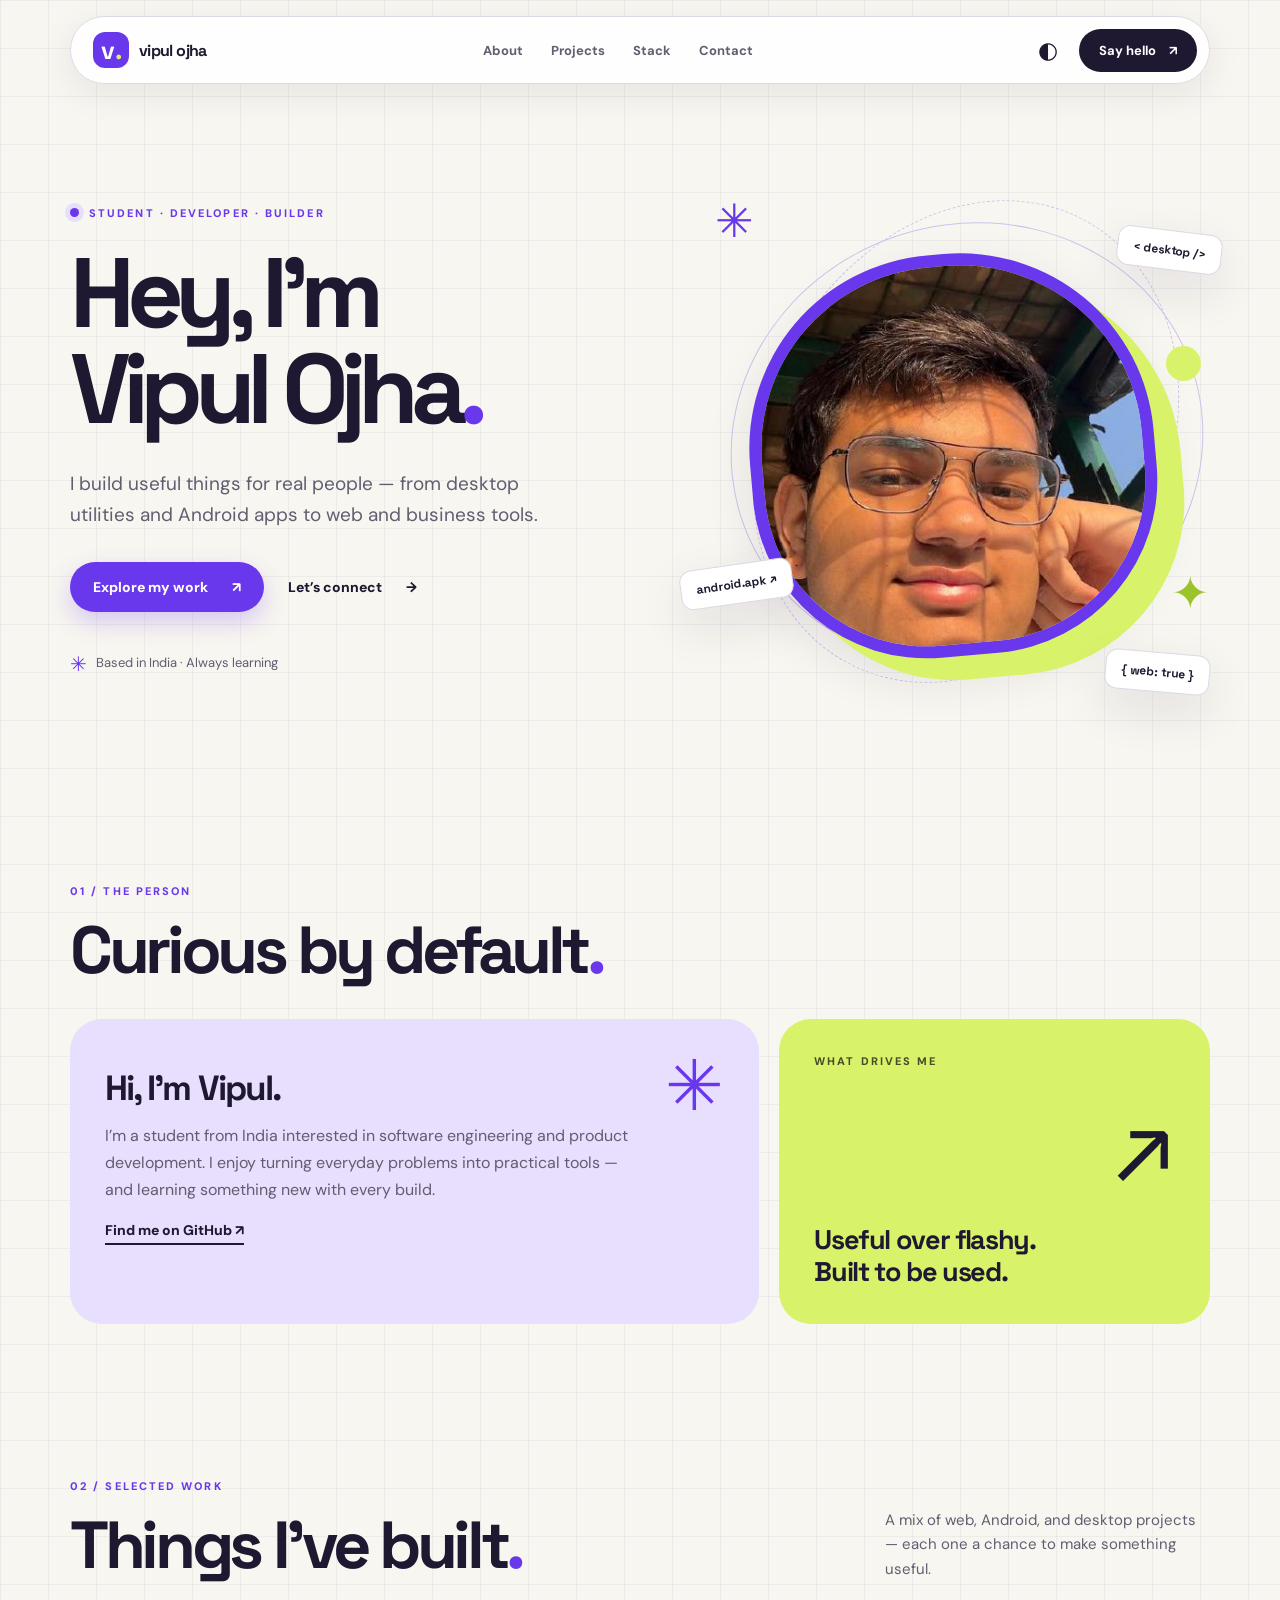
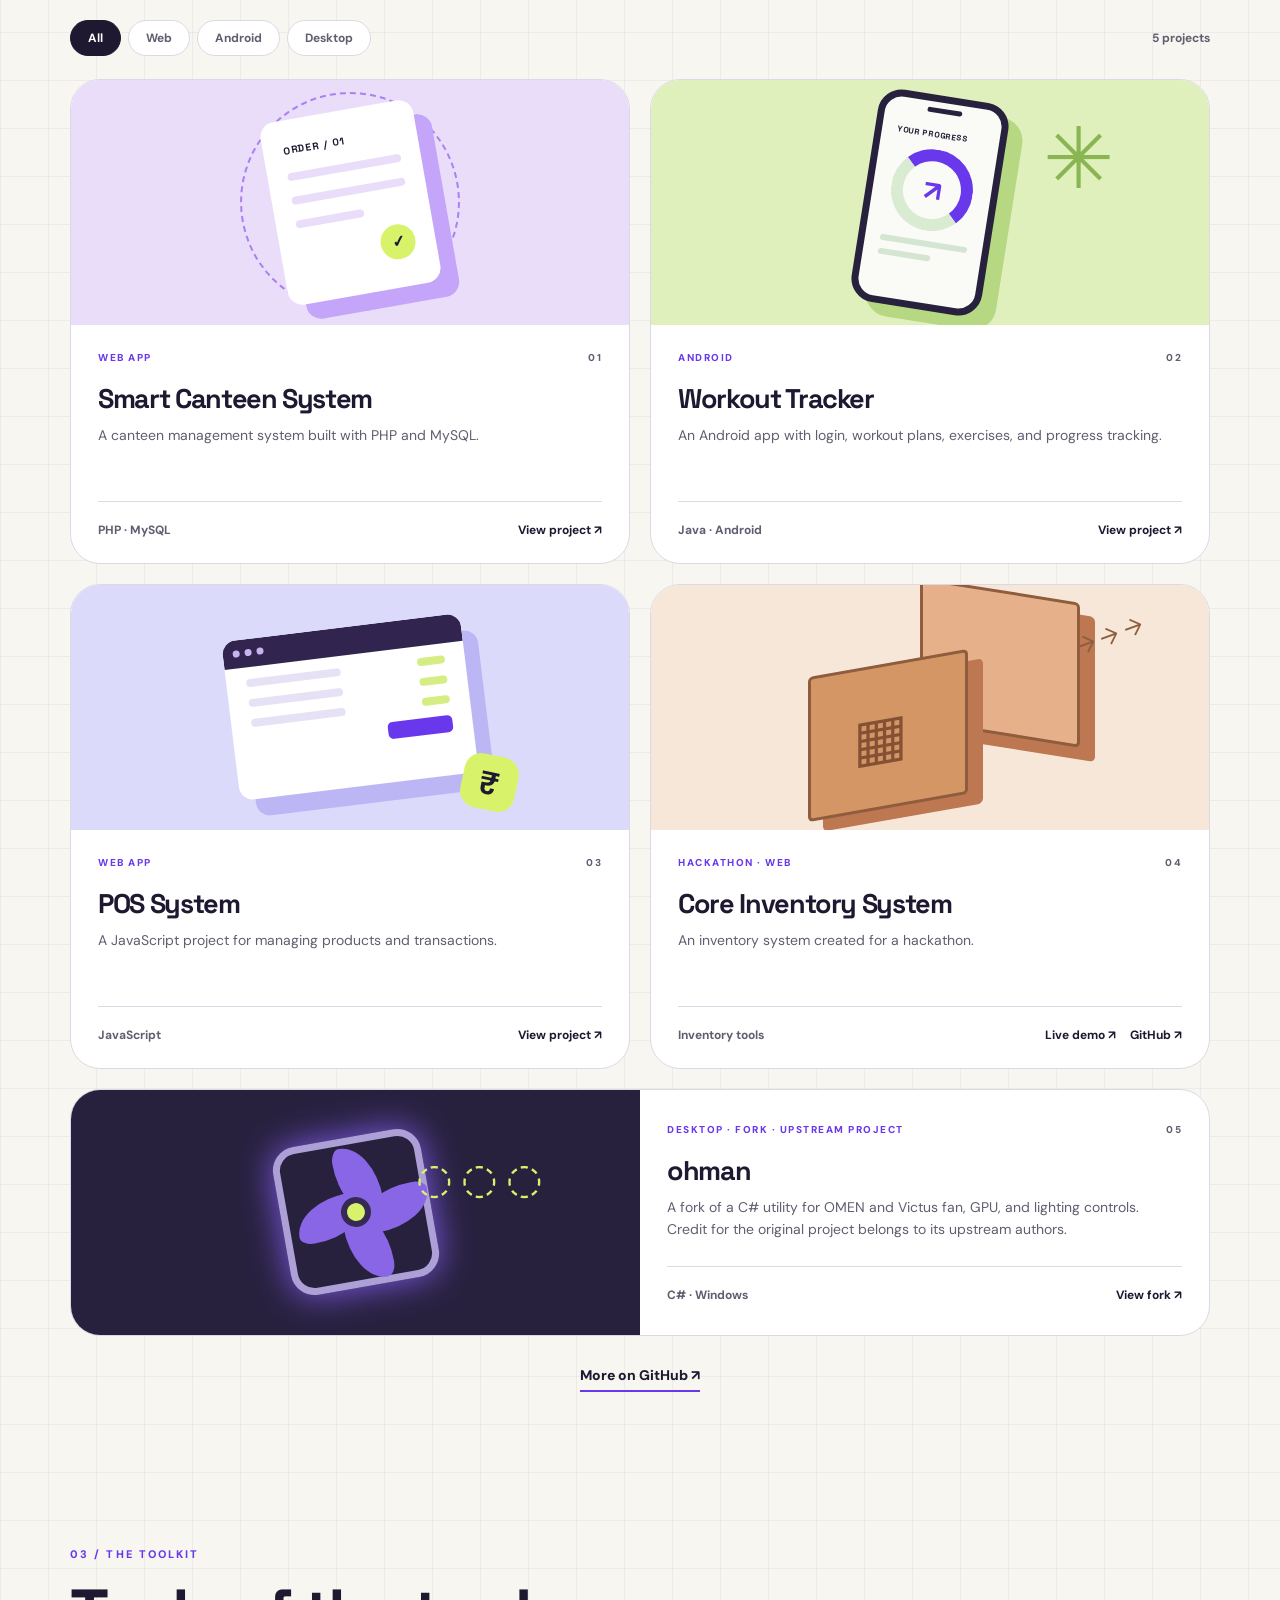
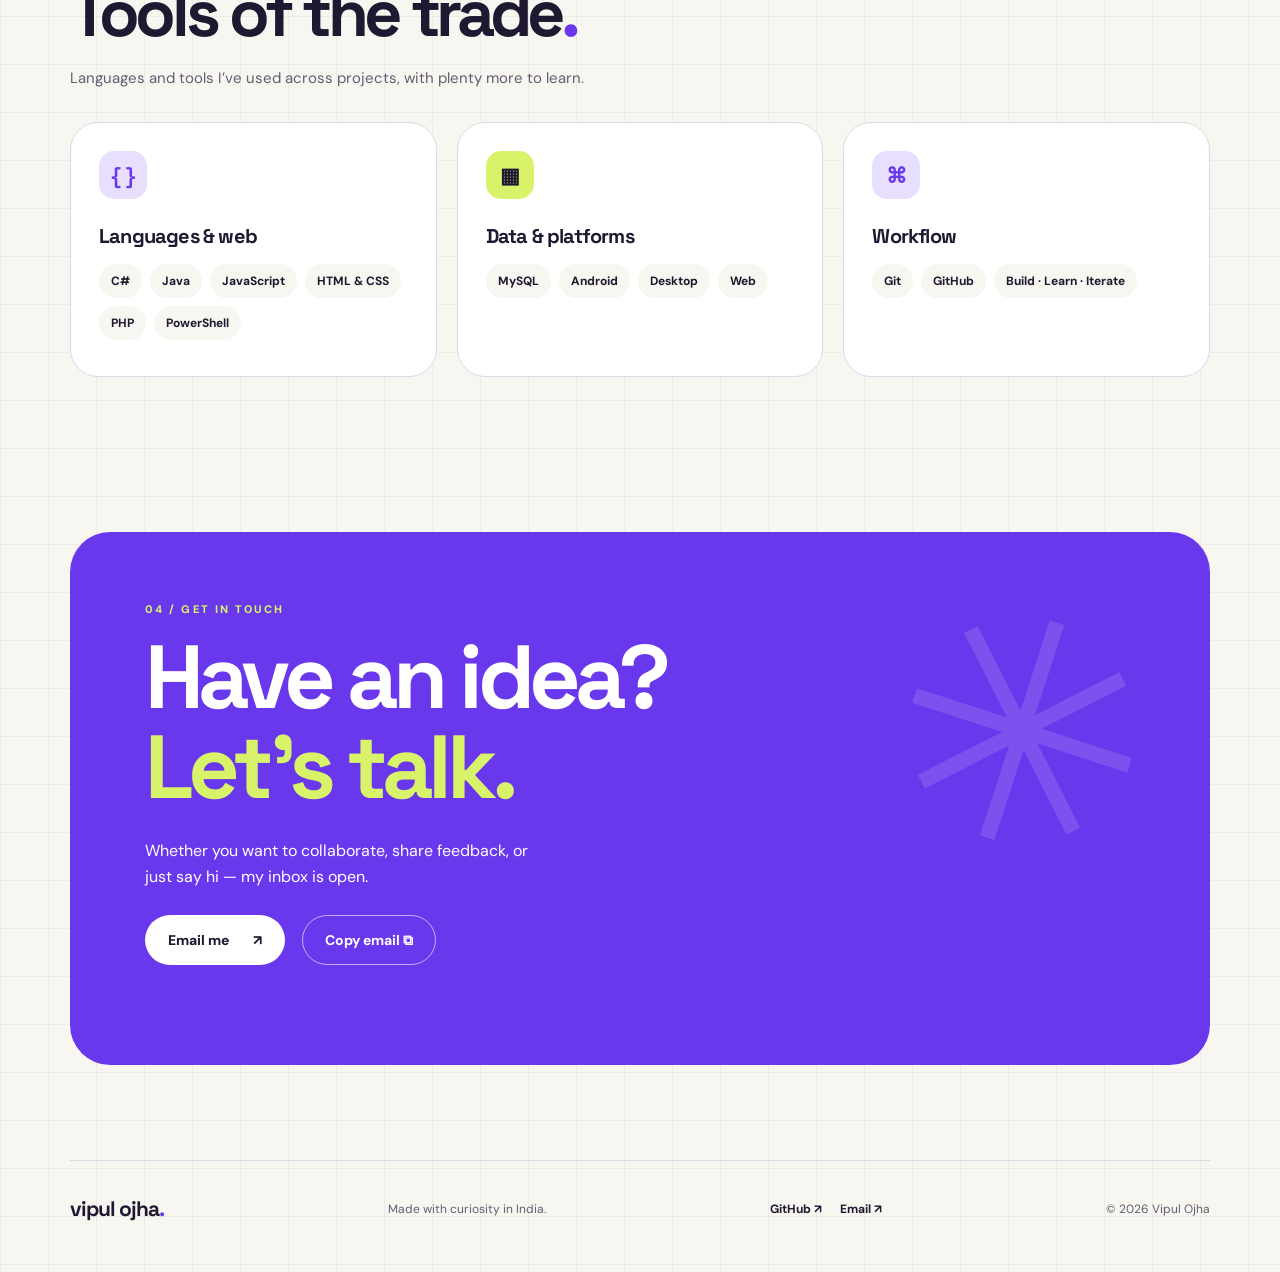
==== index.html @ c740757d "feat: add personalized portfolio and GitHub Pages deployment" ====
<!doctype html>
<html lang="en">
<head>
  <meta charset="utf-8">
  <meta name="viewport" content="width=device-width, initial-scale=1">
  <meta name="theme-color" content="#f8f6f0">
  <meta name="description" content="Vipul Ojha is a student and developer from India building practical desktop, Android, and web tools. Explore projects and get in touch.">
  <link rel="canonical" href="https://vipulojha.github.io/">
  <link rel="icon" type="image/svg+xml" href="favicon.svg">
  <meta property="og:type" content="website">
  <meta property="og:title" content="Vipul Ojha — Student, Developer, Builder">
  <meta property="og:description" content="Practical software for the web, Android, and desktop. Projects, skills, and ways to connect.">
  <meta property="og:url" content="https://vipulojha.github.io/">
  <meta property="og:image" content="https://vipulojha.github.io/assets/social-card.png">
  <meta name="twitter:card" content="summary_large_image">
  <link rel="preconnect" href="https://fonts.googleapis.com">
  <link rel="preconnect" href="https://fonts.gstatic.com" crossorigin>
  <link href="https://fonts.googleapis.com/css2?family=DM+Sans:wght@400;500;600;700;800&family=Space+Grotesk:wght@400;500;600;700&display=swap" rel="stylesheet">
  <link rel="stylesheet" href="styles.css">
  <script defer src="app.js"></script>
  <title>Vipul Ojha — Student, Developer, Builder</title>
</head>
<body>
  <a class="skip-link" href="#main">Skip to content</a>
  <header class="site-header">
    <nav class="nav-shell" aria-label="Main navigation">
      <a class="brand" href="#home" aria-label="Vipul Ojha, back to home"><span class="brand-mark">v<span>.</span></span><span>vipul ojha</span></a>
      <div class="nav-links" id="navigation-links">
        <a href="#about">About</a><a href="#projects">Projects</a><a href="#tech-stack">Stack</a><a href="#contact">Contact</a>
      </div>
      <div class="nav-actions">
        <button class="theme-toggle" id="theme-toggle" type="button" aria-label="Switch to dark theme" aria-pressed="false" title="Switch to dark theme">◐</button>
        <a class="nav-hello" href="mailto:vipul.ojha.dev@gmail.com">Say hello <span aria-hidden="true">↗</span></a>
        <button class="menu-toggle" id="menu-toggle" type="button" aria-controls="navigation-links" aria-expanded="false" aria-label="Toggle navigation"><span></span><span></span></button>
      </div>
    </nav>
  </header>

  <main id="main">
    <section class="hero section-wrap" id="home" aria-labelledby="hero-title">
      <div class="hero-copy">
        <p class="eyebrow"><span class="eyebrow-dot"></span> STUDENT · DEVELOPER · BUILDER</p>
        <h1 id="hero-title">Hey, I’m<br><span>Vipul Ojha<span class="period">.</span></span></h1>
        <p class="hero-lede">I build useful things for real people — from desktop utilities and Android apps to web and business tools.</p>
        <div class="hero-cta"><a class="button button-primary" href="#projects">Explore my work <span aria-hidden="true">↗</span></a><a class="button button-text" href="#contact">Let’s connect <span aria-hidden="true">→</span></a></div>
        <p class="hero-location"><span aria-hidden="true">✳</span> Based in India · Always learning</p>
      </div>
      <div class="hero-art" aria-label="Portrait of Vipul Ojha surrounded by colorful geometric shapes and software labels">
        <div class="hero-orbit orbit-one"></div><div class="hero-orbit orbit-two"></div>
        <span class="hero-spark spark-one" aria-hidden="true">✳</span><span class="hero-spark spark-two" aria-hidden="true">✦</span>
        <div class="avatar-frame"><img src="assets/avatar.png" alt="Vipul Ojha" width="380" height="380"></div>
        <span class="art-chip chip-desktop">&lt; desktop /&gt;</span><span class="art-chip chip-android">android.apk ↗</span><span class="art-chip chip-web">{ web: true }</span>
        <div class="art-disc" aria-hidden="true"></div>
      </div>
    </section>

    <section class="about-section section-wrap" id="about" aria-labelledby="about-title">
      <div class="section-heading"><p class="section-kicker">01 / THE PERSON</p><h2 id="about-title">Curious by default<span class="period">.</span></h2></div>
      <div class="about-grid">
        <div class="about-card about-main"><span class="card-symbol" aria-hidden="true">✳</span><h3>Hi, I’m Vipul.</h3><p>I’m a student from India interested in software engineering and product development. I enjoy turning everyday problems into practical tools — and learning something new with every build.</p><a class="inline-link" href="https://github.com/vipulojha" target="_blank" rel="noopener noreferrer">Find me on GitHub <span aria-hidden="true">↗</span></a></div>
        <div class="about-card about-side"><span class="mini-label">WHAT DRIVES ME</span><div class="about-big-icon" aria-hidden="true">↗</div><p>Useful over flashy.<br>Built to be used.</p></div>
      </div>
    </section>

    <section class="projects-section section-wrap" id="projects" aria-labelledby="projects-title">
      <div class="section-heading projects-heading"><div><p class="section-kicker">02 / SELECTED WORK</p><h2 id="projects-title">Things I’ve built<span class="period">.</span></h2></div><p class="section-intro">A mix of web, Android, and desktop projects — each one a chance to make something useful.</p></div>
      <div class="project-toolbar"><div id="project-filters" class="project-filters" role="group" aria-label="Filter projects"><button type="button" data-filter="all" aria-pressed="true">All</button><button type="button" data-filter="web" aria-pressed="false">Web</button><button type="button" data-filter="android" aria-pressed="false">Android</button><button type="button" data-filter="desktop" aria-pressed="false">Desktop</button></div><span class="project-count" id="project-count">5 projects</span></div>
      <div class="project-grid">
        <article class="project-card" data-category="web"><div class="project-visual visual-canteen" aria-hidden="true"><div class="canteen-ticket"><span>ORDER / 01</span><i></i><i></i><i class="short"></i><b>✓</b></div><span class="visual-shape canteen-circle"></span></div><div class="project-info"><div class="project-meta"><span>WEB APP</span><span>01</span></div><h3>Smart Canteen System</h3><p>A canteen management system built with PHP and MySQL.</p><div class="project-bottom"><span>PHP · MySQL</span><a href="https://github.com/vipulojha/smart-canteen-system" target="_blank" rel="noopener noreferrer" aria-label="View Smart Canteen System on GitHub">View project ↗</a></div></div></article>
        <article class="project-card" data-category="android"><div class="project-visual visual-workout" aria-hidden="true"><div class="phone"><div class="phone-speaker"></div><span>YOUR PROGRESS</span><div class="progress-ring"><b>↗</b></div><i></i><i class="short"></i></div><span class="visual-shape workout-spark">✳</span></div><div class="project-info"><div class="project-meta"><span>ANDROID</span><span>02</span></div><h3>Workout Tracker</h3><p>An Android app with login, workout plans, exercises, and progress tracking.</p><div class="project-bottom"><span>Java · Android</span><a href="https://github.com/vipulojha/workout_tracker" target="_blank" rel="noopener noreferrer" aria-label="View Workout Tracker on GitHub">View project ↗</a></div></div></article>
        <article class="project-card" data-category="web"><div class="project-visual visual-pos" aria-hidden="true"><div class="pos-window"><div class="pos-top"><span></span><span></span><span></span></div><div class="pos-row"><i></i><b></b></div><div class="pos-row"><i></i><b></b></div><div class="pos-row"><i></i><b></b></div><div class="pos-total"></div></div><span class="pos-badge">₹</span></div><div class="project-info"><div class="project-meta"><span>WEB APP</span><span>03</span></div><h3>POS System</h3><p>A JavaScript project for managing products and transactions.</p><div class="project-bottom"><span>JavaScript</span><a href="https://github.com/vipulojha/-POS-System" target="_blank" rel="noopener noreferrer" aria-label="View POS System on GitHub">View project ↗</a></div></div></article>
        <article class="project-card" data-category="web"><div class="project-visual visual-inventory" aria-hidden="true"><div class="inventory-box box-back"></div><div class="inventory-box box-front"><span>▦</span></div><span class="inventory-line">→ → →</span></div><div class="project-info"><div class="project-meta"><span>HACKATHON · WEB</span><span>04</span></div><h3>Core Inventory System</h3><p>An inventory system created for a hackathon.</p><div class="project-bottom"><span>Inventory tools</span><div class="project-links"><a href="https://coreinventorysystem-odoo.vercel.app" target="_blank" rel="noopener noreferrer" aria-label="Open Core Inventory System demo">Live demo ↗</a><a href="https://github.com/vipulojha/CoreInventorySystem-Odoo" target="_blank" rel="noopener noreferrer" aria-label="View Core Inventory System on GitHub">GitHub ↗</a></div></div></div></article>
        <article class="project-card project-wide" data-category="desktop"><div class="project-visual visual-ohman" aria-hidden="true"><div class="fan"><span></span><span></span><span></span><span></span><b></b></div><span class="ohman-signal">◌ ◌ ◌</span></div><div class="project-info"><div class="project-meta"><span>DESKTOP · FORK · UPSTREAM PROJECT</span><span>05</span></div><h3>ohman</h3><p>A fork of a C# utility for OMEN and Victus fan, GPU, and lighting controls. Credit for the original project belongs to its upstream authors.</p><div class="project-bottom"><span>C# · Windows</span><a href="https://github.com/vipulojha/ohman" target="_blank" rel="noopener noreferrer" aria-label="View the ohman fork on GitHub">View fork ↗</a></div></div></article>
      </div>
      <a class="all-projects" href="https://github.com/vipulojha?tab=repositories" target="_blank" rel="noopener noreferrer">More on GitHub <span aria-hidden="true">↗</span></a>
    </section>

    <section class="stack-section section-wrap" id="tech-stack" aria-labelledby="stack-title"><div class="section-heading"><p class="section-kicker">03 / THE TOOLKIT</p><h2 id="stack-title">Tools of the trade<span class="period">.</span></h2><p class="section-intro">Languages and tools I’ve used across projects, with plenty more to learn.</p></div><div class="stack-grid"><div class="stack-group"><span class="stack-icon" aria-hidden="true">{ }</span><h3>Languages &amp; web</h3><ul><li>C#</li><li>Java</li><li>JavaScript</li><li>HTML &amp; CSS</li><li>PHP</li><li>PowerShell</li></ul></div><div class="stack-group"><span class="stack-icon" aria-hidden="true">▦</span><h3>Data &amp; platforms</h3><ul><li>MySQL</li><li>Android</li><li>Desktop</li><li>Web</li></ul></div><div class="stack-group"><span class="stack-icon" aria-hidden="true">⌘</span><h3>Workflow</h3><ul><li>Git</li><li>GitHub</li><li>Build · Learn · Iterate</li></ul></div></div></section>

    <section class="contact-section section-wrap" id="contact" aria-labelledby="contact-title"><div class="contact-card"><span class="contact-shape" aria-hidden="true">✳</span><p class="section-kicker">04 / GET IN TOUCH</p><h2 id="contact-title">Have an idea?<br><em>Let’s talk.</em></h2><p>Whether you want to collaborate, share feedback, or just say hi — my inbox is open.</p><div class="contact-actions"><a class="button button-light" href="mailto:vipul.ojha.dev@gmail.com">Email me <span aria-hidden="true">↗</span></a><button id="copy-email" type="button" data-email="vipul.ojha.dev@gmail.com">Copy email <span aria-hidden="true">⧉</span></button></div><span id="copy-status" class="copy-status" role="status" aria-live="polite"></span></div></section>
  </main>
  <footer class="site-footer section-wrap"><a class="footer-brand" href="#home">vipul ojha<span class="period">.</span></a><p>Made with curiosity in India.</p><div><a href="https://github.com/vipulojha" target="_blank" rel="noopener noreferrer">GitHub ↗</a><a href="mailto:vipul.ojha.dev@gmail.com">Email ↗</a></div><small>© <span id="year">2026</span> Vipul Ojha</small></footer>
</body>
</html>
---- styles.css ----
:root{color-scheme:light;--paper:#f8f6f0;--ink:#1e1830;--muted:#625d70;--purple:#6938ed;--lavender:#e8defd;--line:#ddd8e5;--white:#fff;--lime:#d8f36a;--shadow:0 18px 48px rgba(40,24,77,.11)}
*{box-sizing:border-box}html{scroll-behavior:smooth;scroll-padding-top:110px}body{margin:0;color:var(--ink);font-family:'DM Sans',Arial,sans-serif;background-color:var(--paper);background-image:linear-gradient(to right,rgba(94,75,127,.065) 1px,transparent 1px),linear-gradient(to bottom,rgba(94,75,127,.065) 1px,transparent 1px);background-size:48px 48px}a{color:inherit;text-decoration:none}button{font:inherit;cursor:pointer}img{max-width:100%;display:block}::selection{background:var(--lime);color:#1e1830}:focus-visible{outline:3px solid var(--purple);outline-offset:4px}.skip-link{position:absolute;z-index:30;top:-100px;left:16px;background:var(--ink);color:var(--white);padding:12px 18px;border-radius:12px}.skip-link:focus{top:12px}.section-wrap{width:min(1140px,calc(100% - 48px));margin-inline:auto}.period{color:var(--purple)}.site-header{position:sticky;top:16px;z-index:20;width:min(1140px,calc(100% - 48px));margin:16px auto 0}.nav-shell{display:flex;align-items:center;justify-content:space-between;gap:22px;padding:10px 12px 10px 22px;min-height:68px;background:color-mix(in srgb,var(--white) 88%,transparent);border:1px solid var(--line);border-radius:999px;box-shadow:0 10px 35px rgba(39,28,58,.08);backdrop-filter:blur(18px)}.brand{display:inline-flex;align-items:center;gap:10px;font-family:'Space Grotesk',Arial,sans-serif;font-weight:700;white-space:nowrap;letter-spacing:-.04em}.brand-mark{display:grid;place-items:center;width:36px;height:36px;border-radius:12px;background:var(--purple);color:#fff;font-size:25px;line-height:1}.brand-mark span{color:var(--lime)}.nav-links,.nav-actions{display:flex;align-items:center;gap:28px}.nav-links a{font-size:13px;font-weight:700;color:var(--muted);transition:color .2s}.nav-links a:hover,.inline-link:hover,.project-bottom a:hover{color:var(--purple)}.nav-actions{gap:12px}.nav-hello{border-radius:999px;background:var(--ink);color:#fff;padding:13px 20px;font-size:13px;font-weight:700;white-space:nowrap}.nav-hello span{margin-left:10px}.theme-toggle,.menu-toggle{display:none;border:0;background:transparent;color:var(--ink)}html.js .theme-toggle{display:grid;place-items:center;width:38px;height:38px;border-radius:50%;font-size:23px}.theme-toggle:hover{background:var(--lavender)}
.hero{min-height:700px;display:grid;grid-template-columns:1.1fr .9fr;align-items:center;gap:18px;padding-block:100px 120px}.eyebrow,.section-kicker,.mini-label{font-size:11px;font-weight:800;letter-spacing:.19em}.eyebrow{display:flex;align-items:center;gap:10px;color:var(--purple)}.eyebrow-dot{width:9px;height:9px;background:var(--purple);border-radius:50%;box-shadow:0 0 0 5px var(--lavender)}h1,h2,h3,p{margin-top:0}h1,h2,h3{font-family:'Space Grotesk',Arial,sans-serif}h1{font-size:clamp(66px,7.7vw,112px);line-height:.98;letter-spacing:-.085em;margin:25px 0 30px;font-weight:700}h1>span{white-space:nowrap}.hero-lede{max-width:510px;color:var(--muted);font-size:19px;line-height:1.65}.hero-cta{display:flex;align-items:center;gap:24px;flex-wrap:wrap;margin-top:32px}.button{display:inline-flex;align-items:center;justify-content:center;gap:24px;padding:16px 23px;border-radius:999px;font-weight:800;font-size:14px;transition:transform .2s,box-shadow .2s}.button:hover,.nav-hello:hover{transform:translateY(-3px)}.button-primary{background:var(--purple);color:#fff;box-shadow:0 10px 24px rgba(105,56,237,.24)}.button-text{padding-inline:0}.hero-location{font-size:13px;color:var(--muted);margin:39px 0 0}.hero-location span{color:var(--purple);font-size:20px;vertical-align:middle;margin-right:6px}.hero-art{height:515px;position:relative;isolation:isolate}.hero-orbit{position:absolute;border:1px solid #cfc1ed;border-radius:50%;inset:40px 5px 35px 24px;transform:rotate(-18deg)}.orbit-two{inset:6px 43px 6px 60px;transform:rotate(28deg);border-style:dashed}.avatar-frame{position:absolute;inset:70px 55px 43px 45px;border-radius:48% 48% 43% 43%;overflow:hidden;background:var(--lavender);border:12px solid var(--purple);box-shadow:25px 24px 0 var(--lime),var(--shadow);transform:rotate(-5deg)}.avatar-frame img{width:100%;height:100%;object-fit:cover;transform:rotate(5deg) scale(1.12)}.art-chip{position:absolute;z-index:2;background:var(--white);border:1px solid var(--line);border-radius:12px;box-shadow:var(--shadow);padding:11px 15px;font:700 12px 'Space Grotesk',monospace;white-space:nowrap}.chip-desktop{top:46px;right:-12px;transform:rotate(7deg)}.chip-android{bottom:95px;left:-25px;transform:rotate(-8deg)}.chip-web{bottom:7px;right:0;transform:rotate(5deg)}.hero-spark{position:absolute;color:var(--purple);font-size:46px}.spark-one{top:7px;left:10px}.spark-two{right:0;bottom:76px;color:#9ac32c}.art-disc{position:absolute;right:9px;top:162px;width:35px;height:35px;background:var(--lime);border-radius:50%}
.about-section,.projects-section,.stack-section{padding-block:65px 90px}.section-kicker{color:var(--purple);margin-bottom:17px}.section-heading{margin-bottom:32px}h2{font-size:clamp(40px,5.2vw,68px);line-height:1.08;letter-spacing:-.065em;margin-bottom:0}.about-grid{display:grid;grid-template-columns:1.6fr 1fr;gap:20px}.about-card{min-height:305px;padding:35px;border-radius:32px;position:relative;overflow:hidden}.about-main{background:var(--lavender);padding-right:100px}.card-symbol{position:absolute;right:35px;top:22px;font-size:70px;color:var(--purple)}.about-main h3{font-size:35px;letter-spacing:-.055em;margin:12px 0}.about-main p{max-width:530px;color:var(--muted);font-size:16px;line-height:1.7}.inline-link{font-size:14px;font-weight:800;border-bottom:2px solid currentColor;padding-bottom:4px}.about-side{background:var(--lime);display:flex;flex-direction:column;justify-content:space-between}.mini-label{color:#494c29}.about-big-icon{font-size:100px;line-height:.7;font-family:'Space Grotesk',sans-serif;align-self:flex-end}.about-side p{font-family:'Space Grotesk',sans-serif;font-size:27px;line-height:1.2;font-weight:700;letter-spacing:-.05em;margin:0}
.projects-heading{display:flex;justify-content:space-between;align-items:end;gap:30px}.section-intro{max-width:325px;color:var(--muted);font-size:15px;line-height:1.65;margin:0}.project-toolbar{display:flex;justify-content:space-between;align-items:center;min-height:42px;margin:35px 0 20px}.project-filters{display:none;gap:7px;flex-wrap:wrap}html.js .project-filters{display:flex}.project-filters button{border:1px solid var(--line);border-radius:999px;background:var(--white);color:var(--muted);padding:9px 17px;font-weight:700;font-size:12px}.project-filters button[aria-pressed=true]{background:var(--ink);color:#fff;border-color:var(--ink)}.project-count{font-size:12px;color:var(--muted);font-weight:700}.project-grid{display:grid;grid-template-columns:repeat(2,minmax(0,1fr));gap:20px}.project-card{background:var(--white);border:1px solid var(--line);border-radius:30px;overflow:hidden;transition:transform .25s,box-shadow .25s}.project-card:hover{transform:translateY(-5px);box-shadow:var(--shadow)}.project-card[hidden]{display:none!important}.project-visual{height:245px;position:relative;overflow:hidden;display:grid;place-items:center}.visual-canteen{background:#e9ddfa}.canteen-ticket{width:155px;height:185px;background:#fff;border-radius:15px;padding:24px 20px;transform:rotate(-10deg);box-shadow:16px 17px 0 #c4a5fa;z-index:1}.canteen-ticket span,.phone>span{display:block;font:700 10px 'Space Grotesk',sans-serif;letter-spacing:.1em}.canteen-ticket i,.phone i{display:block;height:8px;background:#e9ddfa;border-radius:8px;margin-top:16px}.canteen-ticket i.short,.phone i.short{width:60%}.canteen-ticket b{display:grid;place-items:center;width:35px;height:35px;background:var(--lime);border-radius:50%;margin:13px 0 0 auto}.canteen-circle{position:absolute;width:220px;height:220px;border:2px dashed #ad80ef;border-radius:50%}.visual-workout{background:#dff0bd}.phone{width:132px;height:215px;border:7px solid #27213e;border-radius:24px;background:#fafbf6;padding:15px;transform:rotate(9deg);box-shadow:16px 12px 0 #b6d882}.phone-speaker{height:5px;width:35px;border-radius:5px;background:#27213e;margin:-9px auto 16px}.phone>span{font-size:8px}.progress-ring{width:82px;height:82px;border-radius:50%;border:12px solid #d9ebd0;border-top-color:var(--purple);border-right-color:var(--purple);display:grid;place-items:center;margin:10px auto}.progress-ring b{font-size:28px;color:var(--purple)}.phone i{height:6px;background:#d4e6d1;margin-top:8px}.workout-spark{position:absolute;font-size:85px;color:#8ab553;right:17%;top:10%}.visual-pos{background:#dcdafb}.pos-window{width:240px;height:160px;border-radius:14px;background:#fff;transform:rotate(-7deg);box-shadow:15px 18px 0 #bdb6f5;overflow:hidden}.pos-top{height:28px;background:#312550;padding:10px;display:flex;gap:5px}.pos-top span{width:7px;height:7px;border-radius:50%;background:#c6b5ed}.pos-row{display:flex;justify-content:space-between;margin:12px 20px}.pos-row i{height:8px;width:95px;border-radius:6px;background:#e6e1f4}.pos-row b{height:8px;width:28px;border-radius:6px;background:#d5ed82}.pos-total{height:17px;width:65px;border-radius:5px;background:var(--purple);margin-left:auto;margin-right:20px}.pos-badge{position:absolute;right:20%;bottom:20px;background:var(--lime);width:55px;height:55px;border-radius:17px;display:grid;place-items:center;font-size:32px;font-weight:700;transform:rotate(12deg)}.visual-inventory{background:#f6e7d8}.inventory-box{position:absolute;width:160px;height:145px;background:#d59666;transform:skewY(-10deg);border:3px solid #8f5c3e;border-radius:5px;box-shadow:15px 12px 0 #bd7751}.box-back{transform:translate(70px,-45px) skewY(9deg);background:#e6b08b}.box-front{transform:translate(-42px,28px) skewY(-10deg)}.box-front span{position:absolute;top:32px;left:42px;font-size:58px;color:#845135}.inventory-line{position:absolute;right:65px;top:35px;font-size:24px;color:#8f5c3e;transform:rotate(-20deg)}.visual-ohman{background:#27213e}.fan{position:relative;width:150px;height:150px;border:7px solid #aca0d6;border-radius:24px;display:grid;place-items:center;transform:rotate(-10deg);box-shadow:0 0 35px #805bea}.fan span{position:absolute;width:70px;height:44px;background:#8966e5;border-radius:80% 20%;transform-origin:3px 22px;left:72px;top:48px}.fan span:nth-child(2){transform:rotate(90deg)}.fan span:nth-child(3){transform:rotate(180deg)}.fan span:nth-child(4){transform:rotate(270deg)}.fan b{width:30px;height:30px;background:var(--lime);border:6px solid #362956;border-radius:50%;z-index:1}.ohman-signal{position:absolute;color:var(--lime);font-size:42px;right:17%;top:25%}.project-info{padding:26px 27px 25px}.project-meta,.project-bottom{display:flex;justify-content:space-between;align-items:center;gap:10px}.project-meta{color:var(--purple);font-size:10px;font-weight:800;letter-spacing:.15em}.project-meta span:last-child{color:var(--muted)}.project-info h3{font-size:27px;letter-spacing:-.05em;margin:17px 0 8px}.project-info p{min-height:52px;color:var(--muted);line-height:1.6;font-size:14px;margin-bottom:25px}.project-bottom{border-top:1px solid var(--line);padding-top:20px;font-size:12px;font-weight:700}.project-bottom>span{color:var(--muted)}.project-links{display:flex;gap:14px}.project-wide{grid-column:1/-1;display:grid;grid-template-columns:1fr 1fr}.project-wide .project-visual{height:auto;min-height:245px}.project-wide .project-info{display:flex;flex-direction:column;justify-content:center}.project-wide .project-info p{min-height:0}.all-projects{display:table;margin:30px auto 0;font-size:14px;font-weight:800;border-bottom:2px solid var(--purple);padding-bottom:6px}
.stack-section .section-intro{margin-top:16px;max-width:520px}.stack-grid{display:grid;grid-template-columns:repeat(3,1fr);gap:20px}.stack-group{min-height:255px;padding:28px;background:var(--white);border:1px solid var(--line);border-radius:28px}.stack-icon{display:grid;place-items:center;width:48px;height:48px;border-radius:15px;background:var(--lavender);color:var(--purple);font:700 21px 'Space Grotesk',sans-serif}.stack-group:nth-child(2) .stack-icon{background:var(--lime);color:var(--ink)}.stack-group h3{font-size:20px;margin:24px 0 15px;letter-spacing:-.04em}.stack-group ul{list-style:none;display:flex;flex-wrap:wrap;gap:8px;padding:0;margin:0}.stack-group li{font-size:12px;font-weight:700;padding:9px 12px;background:var(--paper);border-radius:999px}
.contact-section{padding-block:65px 95px}.contact-card{position:relative;overflow:hidden;background:var(--purple);color:#fff;border-radius:40px;padding:70px 75px;min-height:460px}.contact-card .section-kicker{color:var(--lime)}.contact-card h2{font-size:clamp(52px,7vw,90px);line-height:1;position:relative;z-index:1}.contact-card h2 em{font-style:normal;color:var(--lime)}.contact-card>p:not(.section-kicker){max-width:410px;font-size:16px;line-height:1.65;margin:25px 0}.contact-shape{position:absolute;right:60px;top:50px;font-size:310px;line-height:1;color:rgba(255,255,255,.13);transform:rotate(18deg)}.contact-actions{display:flex;align-items:center;gap:17px;flex-wrap:wrap}.button-light{background:#fff;color:var(--ink)}#copy-email{display:none;color:#fff;background:transparent;border:1px solid rgba(255,255,255,.6);border-radius:999px;padding:15px 22px;font-size:14px;font-weight:700}html.js #copy-email{display:inline-block}.copy-status{display:block;min-height:20px;margin-top:10px;font-size:12px}.site-footer{border-top:1px solid var(--line);padding-block:34px 50px;display:flex;align-items:center;justify-content:space-between;gap:20px;flex-wrap:wrap}.footer-brand{font:700 21px 'Space Grotesk',sans-serif;letter-spacing:-.05em}.site-footer p,.site-footer small{color:var(--muted);font-size:12px;margin:0}.site-footer>div{display:flex;gap:18px;font-size:12px;font-weight:700}
@media(max-width:950px){.nav-links{gap:14px}.hero{grid-template-columns:1fr 1fr;min-height:600px}.hero-art{height:400px}.avatar-frame{inset:60px 35px 35px 30px}.chip-desktop{right:-3px}.chip-android{left:-5px}.project-info h3{font-size:23px}}
@media(max-width:720px){.section-wrap,.site-header{width:min(100% - 32px,540px)}.site-header{top:8px;margin-top:8px}.nav-shell{min-height:60px;padding:8px 10px 8px 15px;flex-wrap:wrap;gap:0}.brand{font-size:14px}.brand-mark{width:32px;height:32px;font-size:22px}.nav-hello{padding:11px 13px;font-size:11px}.nav-hello span{margin-left:3px}.nav-actions{gap:3px}html.js .menu-toggle{display:flex;flex-direction:column;justify-content:center;gap:5px;width:36px;height:36px;align-items:center}.menu-toggle span{width:18px;height:2px;background:var(--ink);border-radius:2px}.nav-links{order:3;width:100%;justify-content:center;flex-wrap:wrap;padding:12px 3px 5px;gap:14px}.nav-links a{font-size:12px}html.js .nav-links{display:none}html.js .nav-links.is-open{display:flex}.hero{grid-template-columns:1fr;gap:0;padding-block:74px 75px;min-height:0}.hero-copy{position:relative;z-index:2}h1{font-size:clamp(52px,11vw,82px);margin:23px 0}.hero-lede{font-size:17px}.hero-art{height:430px;width:min(100%,430px);margin:25px auto 0}.avatar-frame{inset:50px 45px 40px 45px}.about-section,.projects-section,.stack-section{padding-block:45px 65px}.about-grid,.project-grid,.stack-grid{grid-template-columns:1fr}.about-card{min-height:0}.about-main{padding-right:70px}.about-side{min-height:240px}.projects-heading{display:block}.projects-heading .section-intro{margin-top:20px}.project-card,.project-wide{display:block;grid-column:auto}.project-wide .project-visual{height:245px}.stack-grid{gap:12px}.stack-group{min-height:0}.contact-section{padding-block:40px 70px}.contact-card{padding:50px 28px;min-height:0;border-radius:30px}.contact-shape{right:-45px;top:40px;font-size:200px}.site-footer{align-items:flex-start}.site-footer p{width:100%;order:2}.site-footer small{order:3}}
@media(max-width:390px){.section-wrap,.site-header{width:calc(100% - 24px)}.brand{gap:6px}.nav-hello{padding:10px}.hero{padding-top:60px}h1{font-size:clamp(46px,12vw,60px)}.eyebrow{font-size:9px}.hero-cta{gap:12px}.button{padding:14px 18px;gap:9px}.button-text{padding-inline:0}.hero-art{height:340px}.avatar-frame{inset:40px 40px 35px 40px;border-width:8px}.hero-orbit{inset:20px}.art-chip{font-size:10px;padding:8px}.chip-android{bottom:60px}.chip-web{bottom:0}.about-main{padding:26px}.card-symbol{opacity:.25}.project-info{padding:23px}.project-bottom{align-items:flex-start}.project-links{flex-wrap:wrap}}
html[data-theme='dark']{color-scheme:dark;--paper:#171420;--ink:#f6f1ff;--muted:#b9b0c8;--purple:#ab87ff;--lavender:#322744;--line:#493b5b;--white:#251e32;--lime:#d7ef75;--shadow:0 18px 48px rgba(0,0,0,.3)}html[data-theme='dark'] .nav-hello,html[data-theme='dark'] .project-filters button[aria-pressed=true]{background:#7043dc;color:#fff}html[data-theme='dark'] .button-primary,html[data-theme='dark'] .contact-card{background:#6940ce;color:#fff}html[data-theme='dark'] .button-light,html[data-theme='dark'] .canteen-ticket,html[data-theme='dark'] .pos-window{background:#fff;color:#211a31}html[data-theme='dark'] .stack-group li{background:#382e48}html[data-theme='dark'] .art-chip{background:#292137}html[data-theme='dark'] .about-side,html[data-theme='dark'] .visual-workout{color:#1e1830}html[data-theme='dark'] .about-side .mini-label{color:#41442a}
.brand-mark{display:flex;align-items:center;justify-content:center}.stack-group:nth-child(2) .stack-icon{color:#1e1830}.contact-card :focus-visible{outline-color:var(--lime)}
@media(max-width:1200px){.hero-orbit{transform:none}}
@media(prefers-reduced-motion:reduce){html{scroll-behavior:auto}*,*::before,*::after{animation-duration:.01ms!important;transition-duration:.01ms!important}}
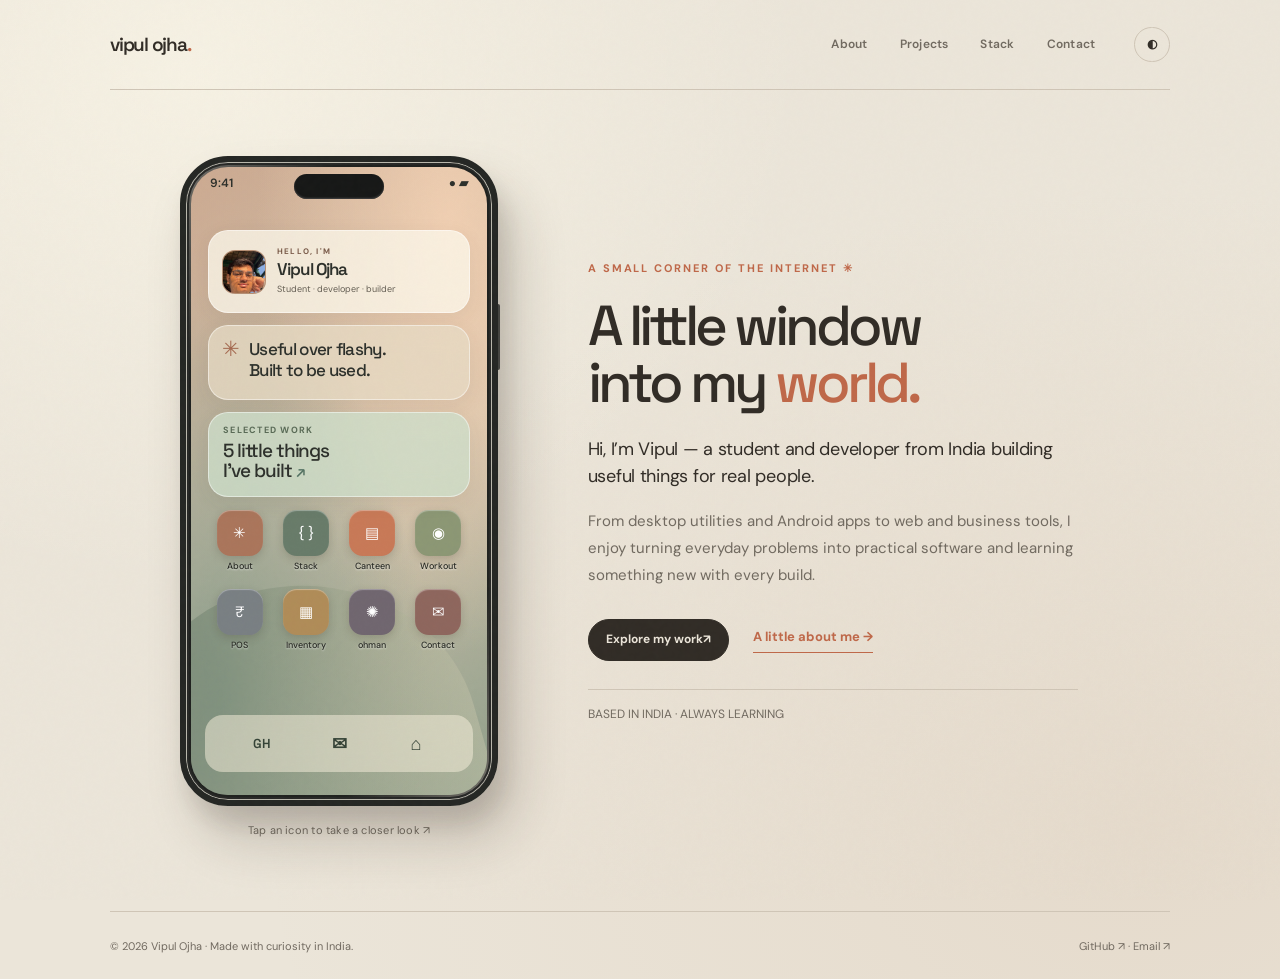
==== commit 6f1c5d84: "feat: redesign portfolio as interactive phone explorer" ====
--- a/index.html
+++ b/index.html
@@ -20,65 +20,63 @@
   <script defer src="app.js"></script>
   <title>Vipul Ojha — Student, Developer, Builder</title>
 </head>
-<body>
+<body class="site-shell">
   <a class="skip-link" href="#main">Skip to content</a>
-  <header class="site-header">
-    <nav class="nav-shell" aria-label="Main navigation">
-      <a class="brand" href="#home" aria-label="Vipul Ojha, back to home"><span class="brand-mark">v<span>.</span></span><span>vipul ojha</span></a>
-      <div class="nav-links" id="navigation-links">
-        <a href="#about">About</a><a href="#projects">Projects</a><a href="#tech-stack">Stack</a><a href="#contact">Contact</a>
+  <header class="site-header"><nav aria-label="Main navigation">
+    <a class="brand" href="#home" data-open="overview">vipul ojha<span aria-hidden="true">.</span></a>
+    <div class="nav-links"><a href="#about" data-open="about">About</a><a href="#projects" data-open="projects">Projects</a><a href="#stack" data-open="stack">Stack</a><a href="#contact" data-open="contact">Contact</a></div>
+    <button class="theme-toggle" id="theme-toggle" type="button" aria-label="Switch to dark theme" aria-pressed="false">◐</button>
+  </nav></header>
+  <main id="main"><div class="experience">
+    <div class="phone-column"><div class="phone" aria-label="Explore Vipul's portfolio"><div class="phone-screen">
+      <div class="phone-status"><span id="phone-clock">9:41</span><span class="dynamic-island" aria-hidden="true"></span><span aria-hidden="true">● ▰</span></div>
+      <div id="phone-home-screen" class="phone-home-screen">
+        <div class="profile-widget"><div class="avatar-frame"><img src="assets/avatar.png" alt="Vipul Ojha" width="380" height="380"></div><div><span class="screen-kicker">HELLO, I'M</span><strong>Vipul Ojha</strong><span>Student · developer · builder</span></div></div>
+        <div class="motto-widget"><span aria-hidden="true">✳</span><p>Useful over flashy.<br>Built to be used.</p></div>
+        <a class="projects-widget" href="#projects" data-open="projects"><span>SELECTED WORK</span><strong>5 little things<br>I've built <span aria-hidden="true">↗</span></strong></a>
+        <div class="app-grid" aria-label="Explore sections">
+          <a class="app-launcher" href="#about" data-open="about"><span class="app-icon icon-about" aria-hidden="true">✳</span><span class="app-label">About</span></a>
+          <a class="app-launcher" href="#stack" data-open="stack"><span class="app-icon icon-stack" aria-hidden="true">{ }</span><span class="app-label">Stack</span></a>
+          <a class="app-launcher" href="#canteen" data-open="canteen"><span class="app-icon icon-canteen" aria-hidden="true">▤</span><span class="app-label">Canteen</span></a>
+          <a class="app-launcher" href="#workout" data-open="workout"><span class="app-icon icon-workout" aria-hidden="true">◉</span><span class="app-label">Workout</span></a>
+          <a class="app-launcher" href="#pos" data-open="pos"><span class="app-icon icon-pos" aria-hidden="true">₹</span><span class="app-label">POS</span></a>
+          <a class="app-launcher" href="#inventory" data-open="inventory"><span class="app-icon icon-inventory" aria-hidden="true">▦</span><span class="app-label">Inventory</span></a>
+          <a class="app-launcher" href="#ohman" data-open="ohman"><span class="app-icon icon-ohman" aria-hidden="true">✺</span><span class="app-label">ohman</span></a>
+          <a class="app-launcher" href="#contact" data-open="contact"><span class="app-icon icon-contact" aria-hidden="true">✉</span><span class="app-label">Contact</span></a>
+        </div>
+        <div class="phone-dock"><a href="https://github.com/vipulojha" target="_blank" rel="noopener noreferrer" aria-label="Vipul on GitHub">GH</a><a href="mailto:vipul.ojha.dev@gmail.com" aria-label="Email Vipul">✉</a><a href="#home" data-open="overview" aria-label="Home">⌂</a></div>
       </div>
-      <div class="nav-actions">
-        <button class="theme-toggle" id="theme-toggle" type="button" aria-label="Switch to dark theme" aria-pressed="false" title="Switch to dark theme">◐</button>
-        <a class="nav-hello" href="mailto:vipul.ojha.dev@gmail.com">Say hello <span aria-hidden="true">↗</span></a>
-        <button class="menu-toggle" id="menu-toggle" type="button" aria-controls="navigation-links" aria-expanded="false" aria-label="Toggle navigation"><span></span><span></span></button>
-      </div>
-    </nav>
-  </header>
-
-  <main id="main">
-    <section class="hero section-wrap" id="home" aria-labelledby="hero-title">
-      <div class="hero-copy">
-        <p class="eyebrow"><span class="eyebrow-dot"></span> STUDENT · DEVELOPER · BUILDER</p>
-        <h1 id="hero-title">Hey, I’m<br><span>Vipul Ojha<span class="period">.</span></span></h1>
-        <p class="hero-lede">I build useful things for real people — from desktop utilities and Android apps to web and business tools.</p>
-        <div class="hero-cta"><a class="button button-primary" href="#projects">Explore my work <span aria-hidden="true">↗</span></a><a class="button button-text" href="#contact">Let’s connect <span aria-hidden="true">→</span></a></div>
-        <p class="hero-location"><span aria-hidden="true">✳</span> Based in India · Always learning</p>
-      </div>
-      <div class="hero-art" aria-label="Portrait of Vipul Ojha surrounded by colorful geometric shapes and software labels">
-        <div class="hero-orbit orbit-one"></div><div class="hero-orbit orbit-two"></div>
-        <span class="hero-spark spark-one" aria-hidden="true">✳</span><span class="hero-spark spark-two" aria-hidden="true">✦</span>
-        <div class="avatar-frame"><img src="assets/avatar.png" alt="Vipul Ojha" width="380" height="380"></div>
-        <span class="art-chip chip-desktop">&lt; desktop /&gt;</span><span class="art-chip chip-android">android.apk ↗</span><span class="art-chip chip-web">{ web: true }</span>
-        <div class="art-disc" aria-hidden="true"></div>
-      </div>
-    </section>
-
-    <section class="about-section section-wrap" id="about" aria-labelledby="about-title">
-      <div class="section-heading"><p class="section-kicker">01 / THE PERSON</p><h2 id="about-title">Curious by default<span class="period">.</span></h2></div>
-      <div class="about-grid">
-        <div class="about-card about-main"><span class="card-symbol" aria-hidden="true">✳</span><h3>Hi, I’m Vipul.</h3><p>I’m a student from India interested in software engineering and product development. I enjoy turning everyday problems into practical tools — and learning something new with every build.</p><a class="inline-link" href="https://github.com/vipulojha" target="_blank" rel="noopener noreferrer">Find me on GitHub <span aria-hidden="true">↗</span></a></div>
-        <div class="about-card about-side"><span class="mini-label">WHAT DRIVES ME</span><div class="about-big-icon" aria-hidden="true">↗</div><p>Useful over flashy.<br>Built to be used.</p></div>
-      </div>
-    </section>
-
-    <section class="projects-section section-wrap" id="projects" aria-labelledby="projects-title">
-      <div class="section-heading projects-heading"><div><p class="section-kicker">02 / SELECTED WORK</p><h2 id="projects-title">Things I’ve built<span class="period">.</span></h2></div><p class="section-intro">A mix of web, Android, and desktop projects — each one a chance to make something useful.</p></div>
-      <div class="project-toolbar"><div id="project-filters" class="project-filters" role="group" aria-label="Filter projects"><button type="button" data-filter="all" aria-pressed="true">All</button><button type="button" data-filter="web" aria-pressed="false">Web</button><button type="button" data-filter="android" aria-pressed="false">Android</button><button type="button" data-filter="desktop" aria-pressed="false">Desktop</button></div><span class="project-count" id="project-count">5 projects</span></div>
-      <div class="project-grid">
-        <article class="project-card" data-category="web"><div class="project-visual visual-canteen" aria-hidden="true"><div class="canteen-ticket"><span>ORDER / 01</span><i></i><i></i><i class="short"></i><b>✓</b></div><span class="visual-shape canteen-circle"></span></div><div class="project-info"><div class="project-meta"><span>WEB APP</span><span>01</span></div><h3>Smart Canteen System</h3><p>A canteen management system built with PHP and MySQL.</p><div class="project-bottom"><span>PHP · MySQL</span><a href="https://github.com/vipulojha/smart-canteen-system" target="_blank" rel="noopener noreferrer" aria-label="View Smart Canteen System on GitHub">View project ↗</a></div></div></article>
-        <article class="project-card" data-category="android"><div class="project-visual visual-workout" aria-hidden="true"><div class="phone"><div class="phone-speaker"></div><span>YOUR PROGRESS</span><div class="progress-ring"><b>↗</b></div><i></i><i class="short"></i></div><span class="visual-shape workout-spark">✳</span></div><div class="project-info"><div class="project-meta"><span>ANDROID</span><span>02</span></div><h3>Workout Tracker</h3><p>An Android app with login, workout plans, exercises, and progress tracking.</p><div class="project-bottom"><span>Java · Android</span><a href="https://github.com/vipulojha/workout_tracker" target="_blank" rel="noopener noreferrer" aria-label="View Workout Tracker on GitHub">View project ↗</a></div></div></article>
-        <article class="project-card" data-category="web"><div class="project-visual visual-pos" aria-hidden="true"><div class="pos-window"><div class="pos-top"><span></span><span></span><span></span></div><div class="pos-row"><i></i><b></b></div><div class="pos-row"><i></i><b></b></div><div class="pos-row"><i></i><b></b></div><div class="pos-total"></div></div><span class="pos-badge">₹</span></div><div class="project-info"><div class="project-meta"><span>WEB APP</span><span>03</span></div><h3>POS System</h3><p>A JavaScript project for managing products and transactions.</p><div class="project-bottom"><span>JavaScript</span><a href="https://github.com/vipulojha/-POS-System" target="_blank" rel="noopener noreferrer" aria-label="View POS System on GitHub">View project ↗</a></div></div></article>
-        <article class="project-card" data-category="web"><div class="project-visual visual-inventory" aria-hidden="true"><div class="inventory-box box-back"></div><div class="inventory-box box-front"><span>▦</span></div><span class="inventory-line">→ → →</span></div><div class="project-info"><div class="project-meta"><span>HACKATHON · WEB</span><span>04</span></div><h3>Core Inventory System</h3><p>An inventory system created for a hackathon.</p><div class="project-bottom"><span>Inventory tools</span><div class="project-links"><a href="https://coreinventorysystem-odoo.vercel.app" target="_blank" rel="noopener noreferrer" aria-label="Open Core Inventory System demo">Live demo ↗</a><a href="https://github.com/vipulojha/CoreInventorySystem-Odoo" target="_blank" rel="noopener noreferrer" aria-label="View Core Inventory System on GitHub">GitHub ↗</a></div></div></div></article>
-        <article class="project-card project-wide" data-category="desktop"><div class="project-visual visual-ohman" aria-hidden="true"><div class="fan"><span></span><span></span><span></span><span></span><b></b></div><span class="ohman-signal">◌ ◌ ◌</span></div><div class="project-info"><div class="project-meta"><span>DESKTOP · FORK · UPSTREAM PROJECT</span><span>05</span></div><h3>ohman</h3><p>A fork of a C# utility for OMEN and Victus fan, GPU, and lighting controls. Credit for the original project belongs to its upstream authors.</p><div class="project-bottom"><span>C# · Windows</span><a href="https://github.com/vipulojha/ohman" target="_blank" rel="noopener noreferrer" aria-label="View the ohman fork on GitHub">View fork ↗</a></div></div></article>
-      </div>
-      <a class="all-projects" href="https://github.com/vipulojha?tab=repositories" target="_blank" rel="noopener noreferrer">More on GitHub <span aria-hidden="true">↗</span></a>
-    </section>
-
-    <section class="stack-section section-wrap" id="tech-stack" aria-labelledby="stack-title"><div class="section-heading"><p class="section-kicker">03 / THE TOOLKIT</p><h2 id="stack-title">Tools of the trade<span class="period">.</span></h2><p class="section-intro">Languages and tools I’ve used across projects, with plenty more to learn.</p></div><div class="stack-grid"><div class="stack-group"><span class="stack-icon" aria-hidden="true">{ }</span><h3>Languages &amp; web</h3><ul><li>C#</li><li>Java</li><li>JavaScript</li><li>HTML &amp; CSS</li><li>PHP</li><li>PowerShell</li></ul></div><div class="stack-group"><span class="stack-icon" aria-hidden="true">▦</span><h3>Data &amp; platforms</h3><ul><li>MySQL</li><li>Android</li><li>Desktop</li><li>Web</li></ul></div><div class="stack-group"><span class="stack-icon" aria-hidden="true">⌘</span><h3>Workflow</h3><ul><li>Git</li><li>GitHub</li><li>Build · Learn · Iterate</li></ul></div></div></section>
-
-    <section class="contact-section section-wrap" id="contact" aria-labelledby="contact-title"><div class="contact-card"><span class="contact-shape" aria-hidden="true">✳</span><p class="section-kicker">04 / GET IN TOUCH</p><h2 id="contact-title">Have an idea?<br><em>Let’s talk.</em></h2><p>Whether you want to collaborate, share feedback, or just say hi — my inbox is open.</p><div class="contact-actions"><a class="button button-light" href="mailto:vipul.ojha.dev@gmail.com">Email me <span aria-hidden="true">↗</span></a><button id="copy-email" type="button" data-email="vipul.ojha.dev@gmail.com">Copy email <span aria-hidden="true">⧉</span></button></div><span id="copy-status" class="copy-status" role="status" aria-live="polite"></span></div></section>
-  </main>
-  <footer class="site-footer section-wrap"><a class="footer-brand" href="#home">vipul ojha<span class="period">.</span></a><p>Made with curiosity in India.</p><div><a href="https://github.com/vipulojha" target="_blank" rel="noopener noreferrer">GitHub ↗</a><a href="mailto:vipul.ojha.dev@gmail.com">Email ↗</a></div><small>© <span id="year">2026</span> Vipul Ojha</small></footer>
+      <section id="phone-sheet" class="phone-sheet" aria-labelledby="phone-sheet-title" hidden><div class="sheet-toolbar"><button id="phone-back" type="button" aria-label="Back to home">←</button><span id="phone-sheet-title"></span></div><div id="phone-sheet-body" class="sheet-body"></div><button id="phone-home" class="home-indicator" type="button" aria-label="Return to home"><span></span></button></section>
+    </div></div><p class="phone-hint">Tap an icon to take a closer look <span aria-hidden="true">↗</span></p></div>
+    <div class="detail-column"><div id="detail-panels">
+      <section class="detail-panel" data-panel="overview" id="home"><p class="eyebrow">A SMALL CORNER OF THE INTERNET <span aria-hidden="true">✳</span></p><h1 class="detail-title">A little window<br>into my <em>world.</em></h1><p class="detail-lede">Hi, I’m Vipul — a student and developer from India building useful things for real people.</p><p class="detail-copy">From desktop utilities and Android apps to web and business tools, I enjoy turning everyday problems into practical software and learning something new with every build.</p><div class="detail-actions"><a class="pill-link" href="#projects" data-open="projects">Explore my work <span aria-hidden="true">↗</span></a><a class="text-link" href="#about" data-open="about">A little about me →</a></div><p class="detail-meta">BASED IN INDIA · ALWAYS LEARNING</p></section>
+      <section class="detail-panel" data-panel="about" id="about"><p class="eyebrow">01 / THE PERSON</p><h2 class="detail-title">Curious by default.</h2><p class="detail-lede">Hi, I’m Vipul.</p><p class="detail-copy">I’m a student from India interested in software engineering and product development. I enjoy turning everyday problems into practical tools — and learning something new with every build.</p><p class="detail-copy">Useful over flashy. Built to be used.</p><div class="detail-actions"><a class="pill-link" href="https://github.com/vipulojha" target="_blank" rel="noopener noreferrer">Find me on GitHub ↗</a><a class="text-link" href="#contact" data-open="contact">Say hello →</a></div></section>
+      <section class="detail-panel" data-panel="projects" id="projects"><p class="eyebrow">02 / SELECTED WORK</p><h2 class="detail-title">Things I’ve built.</h2><p class="detail-lede">A mix of web, Android, and desktop projects — each one a chance to make something useful.</p><div class="project-toolbar"><div id="project-filters" role="group" aria-label="Filter projects"><button type="button" data-filter="all" aria-pressed="true">All</button><button type="button" data-filter="web" aria-pressed="false">Web</button><button type="button" data-filter="android" aria-pressed="false">Android</button><button type="button" data-filter="desktop" aria-pressed="false">Desktop</button></div><span id="project-count">5 projects</span></div>
+        <div class="project-list">
+          <article class="project-card" data-category="web"><span class="project-number">01 / WEB APP</span><div class="project-info"><h3><a href="#canteen" data-open="canteen">Smart Canteen System ↗</a></h3><p>A canteen management system built with PHP and MySQL.</p><span>PHP · MySQL</span></div><a class="text-link" href="https://github.com/vipulojha/smart-canteen-system" target="_blank" rel="noopener noreferrer">GitHub ↗</a></article>
+          <article class="project-card" data-category="android"><span class="project-number">02 / ANDROID</span><div class="project-info"><h3><a href="#workout" data-open="workout">Workout Tracker ↗</a></h3><p>An Android app with login, workout plans, exercises, and progress tracking.</p><span>Java · Android</span></div><a class="text-link" href="https://github.com/vipulojha/workout_tracker" target="_blank" rel="noopener noreferrer">GitHub ↗</a></article>
+          <article class="project-card" data-category="web"><span class="project-number">03 / WEB APP</span><div class="project-info"><h3><a href="#pos" data-open="pos">POS System ↗</a></h3><p>A JavaScript project for managing products and transactions.</p><span>JavaScript</span></div><a class="text-link" href="https://github.com/vipulojha/-POS-System" target="_blank" rel="noopener noreferrer">GitHub ↗</a></article>
+          <article class="project-card" data-category="web"><span class="project-number">04 / HACKATHON · WEB</span><div class="project-info"><h3><a href="#inventory" data-open="inventory">Core Inventory System ↗</a></h3><p>An inventory system created for a hackathon.</p><span>Inventory tools</span></div><div class="detail-actions"><a class="text-link" href="https://coreinventorysystem-odoo.vercel.app" target="_blank" rel="noopener noreferrer">Live demo ↗</a><a class="text-link" href="https://github.com/vipulojha/CoreInventorySystem-Odoo" target="_blank" rel="noopener noreferrer">GitHub ↗</a></div></article>
+          <article class="project-card" data-category="desktop"><span class="project-number">05 / DESKTOP · FORK</span><div class="project-info"><h3><a href="#ohman" data-open="ohman">ohman ↗</a></h3><p>A fork of a C# utility for OMEN and Victus fan, GPU, and lighting controls. Credit for the original project belongs to its upstream authors.</p><span>C# · Windows</span></div><a class="text-link" href="https://github.com/vipulojha/ohman" target="_blank" rel="noopener noreferrer">View fork ↗</a></article>
+        </div><p class="detail-footer"><a class="text-link" href="https://github.com/vipulojha?tab=repositories" target="_blank" rel="noopener noreferrer">More on GitHub ↗</a></p></section>
+      <section class="detail-panel" data-panel="stack" id="stack"><p class="eyebrow">03 / THE TOOLKIT</p><h2 class="detail-title">Tools of the trade.</h2><p class="detail-lede">Languages and tools I’ve used across projects, with plenty more to learn.</p><h3>Languages &amp; web</h3><ul class="tag-list"><li>C#</li><li>Java</li><li>JavaScript</li><li>HTML &amp; CSS</li><li>PHP</li><li>PowerShell</li></ul><h3>Data &amp; platforms</h3><ul class="tag-list"><li>MySQL</li><li>Android</li><li>Desktop</li><li>Web</li></ul><h3>Workflow</h3><ul class="tag-list"><li>Git</li><li>GitHub</li><li>Build · Learn · Iterate</li></ul></section>
+      <section class="detail-panel" data-panel="contact" id="contact"><p class="eyebrow">04 / GET IN TOUCH</p><h2 class="detail-title">Have an idea?<br>Let’s talk.</h2><p class="detail-lede">Whether you want to collaborate, share feedback, or just say hi — my inbox is open.</p><div class="detail-actions"><a class="pill-link" href="mailto:vipul.ojha.dev@gmail.com">Email me ↗</a><button id="copy-email" type="button" data-email="vipul.ojha.dev@gmail.com">Copy email ⧉</button></div><span id="copy-status" role="status" aria-live="polite"></span><p class="detail-meta">vipul.ojha.dev@gmail.com</p></section>
+      <section class="detail-panel" data-panel="canteen" id="canteen"><p class="eyebrow">01 / WEB APP</p><h2 class="detail-title">Smart Canteen System.</h2><p class="detail-lede">A canteen management system built with PHP and MySQL.</p><ul class="tag-list"><li>PHP</li><li>MySQL</li></ul><div class="detail-actions"><a class="pill-link" href="https://github.com/vipulojha/smart-canteen-system" target="_blank" rel="noopener noreferrer">View repository ↗</a><a class="text-link" href="#projects" data-open="projects">All projects →</a></div></section>
+      <section class="detail-panel" data-panel="workout" id="workout"><p class="eyebrow">02 / ANDROID</p><h2 class="detail-title">Workout Tracker.</h2><p class="detail-lede">An Android app with login, workout plans, exercises, and progress tracking.</p><ul class="tag-list"><li>Java</li><li>Android</li></ul><div class="detail-actions"><a class="pill-link" href="https://github.com/vipulojha/workout_tracker" target="_blank" rel="noopener noreferrer">View repository ↗</a><a class="text-link" href="#projects" data-open="projects">All projects →</a></div></section>
+      <section class="detail-panel" data-panel="pos" id="pos"><p class="eyebrow">03 / WEB APP</p><h2 class="detail-title">POS System.</h2><p class="detail-lede">A JavaScript project for managing products and transactions.</p><ul class="tag-list"><li>JavaScript</li></ul><div class="detail-actions"><a class="pill-link" href="https://github.com/vipulojha/-POS-System" target="_blank" rel="noopener noreferrer">View repository ↗</a><a class="text-link" href="#projects" data-open="projects">All projects →</a></div></section>
+      <section class="detail-panel" data-panel="inventory" id="inventory"><p class="eyebrow">04 / HACKATHON · WEB</p><h2 class="detail-title">Core Inventory System.</h2><p class="detail-lede">An inventory system created for a hackathon.</p><div class="detail-actions"><a class="pill-link" href="https://coreinventorysystem-odoo.vercel.app" target="_blank" rel="noopener noreferrer">Live demo ↗</a><a class="text-link" href="https://github.com/vipulojha/CoreInventorySystem-Odoo" target="_blank" rel="noopener noreferrer">GitHub ↗</a><a class="text-link" href="#projects" data-open="projects">All projects →</a></div></section>
+      <section class="detail-panel" data-panel="ohman" id="ohman"><p class="eyebrow">05 / DESKTOP · FORK</p><h2 class="detail-title">ohman.</h2><p class="detail-lede">A fork of a C# utility for OMEN and Victus fan, GPU, and lighting controls.</p><p class="detail-copy">Credit for the original project belongs to its upstream authors.</p><ul class="tag-list"><li>C#</li><li>Windows</li></ul><div class="detail-actions"><a class="pill-link" href="https://github.com/vipulojha/ohman" target="_blank" rel="noopener noreferrer">View fork ↗</a><a class="text-link" href="#projects" data-open="projects">All projects →</a></div></section>
+    </div></div>
+  </div></main>
+  <footer class="site-footer"><span>© <span id="year">2026</span> Vipul Ojha · Made with curiosity in India.</span><span><a href="https://github.com/vipulojha" target="_blank" rel="noopener noreferrer">GitHub ↗</a> · <a href="mailto:vipul.ojha.dev@gmail.com">Email ↗</a></span></footer>
+  <template data-screen="about"><p class="screen-kicker">THE PERSON / 01</p><h2 class="screen-title">Hi, I'm Vipul.</h2><div class="screen-card"><p class="screen-copy">A student from India interested in software engineering and product development. I make practical tools and learn with every build.</p><strong>Useful over flashy. Built to be used.</strong></div><div class="screen-links"><a href="https://github.com/vipulojha" target="_blank" rel="noopener noreferrer">GitHub ↗</a><a href="#contact" data-open="contact">Say hello →</a></div></template>
+  <template data-screen="projects"><p class="screen-kicker">SELECTED WORK / 02</p><h2 class="screen-title">Things I've built.</h2><p class="screen-copy">Five practical builds across web, Android, and desktop.</p><div class="screen-project-list"><a href="#canteen" data-open="canteen" data-category="web">01 <span>Smart Canteen System</span> ↗</a><a href="#workout" data-open="workout" data-category="android">02 <span>Workout Tracker</span> ↗</a><a href="#pos" data-open="pos" data-category="web">03 <span>POS System</span> ↗</a><a href="#inventory" data-open="inventory" data-category="web">04 <span>Core Inventory System</span> ↗</a><a href="#ohman" data-open="ohman" data-category="desktop">05 <span>ohman · fork</span> ↗</a></div></template>
+  <template data-screen="stack"><p class="screen-kicker">THE TOOLKIT / 03</p><h2 class="screen-title">Tools of the trade.</h2><div class="screen-card"><p>Languages &amp; web</p><p class="screen-copy">C# · Java · JavaScript · HTML &amp; CSS · PHP · PowerShell</p></div><div class="screen-card"><p>Data &amp; platforms</p><p class="screen-copy">MySQL · Android · Desktop · Web</p></div><div class="screen-card"><p>Workflow</p><p class="screen-copy">Git · GitHub · Build · Learn · Iterate</p></div></template>
+  <template data-screen="contact"><p class="screen-kicker">GET IN TOUCH / 04</p><h2 class="screen-title">Let's talk.</h2><div class="screen-card"><p class="screen-copy">Collaborate, share feedback, or just say hi. My inbox is open.</p><a href="mailto:vipul.ojha.dev@gmail.com">vipul.ojha.dev@gmail.com ↗</a></div></template>
+  <template data-screen="canteen"><p class="screen-kicker">WEB APP / 01</p><h2 class="screen-title">Smart Canteen System</h2><div class="screen-hero hero-canteen" aria-hidden="true"><div class="mini-receipt"><span>ORDER / 01</span><i></i><i></i><i></i><b>✓</b></div></div><p class="screen-copy">A canteen management system built with PHP and MySQL.</p><div class="screen-links"><a href="https://github.com/vipulojha/smart-canteen-system" target="_blank" rel="noopener noreferrer">Repository ↗</a><a href="#projects" data-open="projects">All work →</a></div></template>
+  <template data-screen="workout"><p class="screen-kicker">ANDROID / 02</p><h2 class="screen-title">Workout Tracker</h2><div class="screen-hero hero-workout" aria-hidden="true"><div class="progress-ring"><span>↗</span></div></div><p class="screen-copy">An Android app with login, workout plans, exercises, and progress tracking. Built with Java.</p><div class="screen-links"><a href="https://github.com/vipulojha/workout_tracker" target="_blank" rel="noopener noreferrer">Repository ↗</a><a href="#projects" data-open="projects">All work →</a></div></template>
+  <template data-screen="pos"><p class="screen-kicker">WEB APP / 03</p><h2 class="screen-title">POS System</h2><div class="screen-hero hero-pos" aria-hidden="true"><div class="mini-terminal"><span>POINT OF SALE</span><i></i><i></i><i></i><b>₹</b></div></div><p class="screen-copy">A JavaScript project for managing products and transactions.</p><div class="screen-links"><a href="https://github.com/vipulojha/-POS-System" target="_blank" rel="noopener noreferrer">Repository ↗</a><a href="#projects" data-open="projects">All work →</a></div></template>
+  <template data-screen="inventory"><p class="screen-kicker">HACKATHON · WEB / 04</p><h2 class="screen-title">Core Inventory System</h2><div class="screen-hero hero-inventory" aria-hidden="true"><div class="mini-boxes"><span>▦</span><span>▦</span><span>▦</span></div></div><p class="screen-copy">An inventory system created for a hackathon.</p><div class="screen-links"><a href="https://coreinventorysystem-odoo.vercel.app" target="_blank" rel="noopener noreferrer">Live demo ↗</a><a href="https://github.com/vipulojha/CoreInventorySystem-Odoo" target="_blank" rel="noopener noreferrer">Repository ↗</a></div></template>
+  <template data-screen="ohman"><p class="screen-kicker">DESKTOP · FORK / 05</p><h2 class="screen-title">ohman</h2><div class="screen-hero hero-ohman" aria-hidden="true"><span>✺</span></div><p class="screen-copy">A fork of a C# utility for OMEN and Victus fan, GPU, and lighting controls. Original project credit belongs to its upstream authors.</p><div class="screen-links"><a href="https://github.com/vipulojha/ohman" target="_blank" rel="noopener noreferrer">View fork ↗</a><a href="#projects" data-open="projects">All work →</a></div></template>
 </body>
 </html>
--- a/styles.css
+++ b/styles.css
@@ -1,14 +1,23 @@
-:root{color-scheme:light;--paper:#f8f6f0;--ink:#1e1830;--muted:#625d70;--purple:#6938ed;--lavender:#e8defd;--line:#ddd8e5;--white:#fff;--lime:#d8f36a;--shadow:0 18px 48px rgba(40,24,77,.11)}
-*{box-sizing:border-box}html{scroll-behavior:smooth;scroll-padding-top:110px}body{margin:0;color:var(--ink);font-family:'DM Sans',Arial,sans-serif;background-color:var(--paper);background-image:linear-gradient(to right,rgba(94,75,127,.065) 1px,transparent 1px),linear-gradient(to bottom,rgba(94,75,127,.065) 1px,transparent 1px);background-size:48px 48px}a{color:inherit;text-decoration:none}button{font:inherit;cursor:pointer}img{max-width:100%;display:block}::selection{background:var(--lime);color:#1e1830}:focus-visible{outline:3px solid var(--purple);outline-offset:4px}.skip-link{position:absolute;z-index:30;top:-100px;left:16px;background:var(--ink);color:var(--white);padding:12px 18px;border-radius:12px}.skip-link:focus{top:12px}.section-wrap{width:min(1140px,calc(100% - 48px));margin-inline:auto}.period{color:var(--purple)}.site-header{position:sticky;top:16px;z-index:20;width:min(1140px,calc(100% - 48px));margin:16px auto 0}.nav-shell{display:flex;align-items:center;justify-content:space-between;gap:22px;padding:10px 12px 10px 22px;min-height:68px;background:color-mix(in srgb,var(--white) 88%,transparent);border:1px solid var(--line);border-radius:999px;box-shadow:0 10px 35px rgba(39,28,58,.08);backdrop-filter:blur(18px)}.brand{display:inline-flex;align-items:center;gap:10px;font-family:'Space Grotesk',Arial,sans-serif;font-weight:700;white-space:nowrap;letter-spacing:-.04em}.brand-mark{display:grid;place-items:center;width:36px;height:36px;border-radius:12px;background:var(--purple);color:#fff;font-size:25px;line-height:1}.brand-mark span{color:var(--lime)}.nav-links,.nav-actions{display:flex;align-items:center;gap:28px}.nav-links a{font-size:13px;font-weight:700;color:var(--muted);transition:color .2s}.nav-links a:hover,.inline-link:hover,.project-bottom a:hover{color:var(--purple)}.nav-actions{gap:12px}.nav-hello{border-radius:999px;background:var(--ink);color:#fff;padding:13px 20px;font-size:13px;font-weight:700;white-space:nowrap}.nav-hello span{margin-left:10px}.theme-toggle,.menu-toggle{display:none;border:0;background:transparent;color:var(--ink)}html.js .theme-toggle{display:grid;place-items:center;width:38px;height:38px;border-radius:50%;font-size:23px}.theme-toggle:hover{background:var(--lavender)}
-.hero{min-height:700px;display:grid;grid-template-columns:1.1fr .9fr;align-items:center;gap:18px;padding-block:100px 120px}.eyebrow,.section-kicker,.mini-label{font-size:11px;font-weight:800;letter-spacing:.19em}.eyebrow{display:flex;align-items:center;gap:10px;color:var(--purple)}.eyebrow-dot{width:9px;height:9px;background:var(--purple);border-radius:50%;box-shadow:0 0 0 5px var(--lavender)}h1,h2,h3,p{margin-top:0}h1,h2,h3{font-family:'Space Grotesk',Arial,sans-serif}h1{font-size:clamp(66px,7.7vw,112px);line-height:.98;letter-spacing:-.085em;margin:25px 0 30px;font-weight:700}h1>span{white-space:nowrap}.hero-lede{max-width:510px;color:var(--muted);font-size:19px;line-height:1.65}.hero-cta{display:flex;align-items:center;gap:24px;flex-wrap:wrap;margin-top:32px}.button{display:inline-flex;align-items:center;justify-content:center;gap:24px;padding:16px 23px;border-radius:999px;font-weight:800;font-size:14px;transition:transform .2s,box-shadow .2s}.button:hover,.nav-hello:hover{transform:translateY(-3px)}.button-primary{background:var(--purple);color:#fff;box-shadow:0 10px 24px rgba(105,56,237,.24)}.button-text{padding-inline:0}.hero-location{font-size:13px;color:var(--muted);margin:39px 0 0}.hero-location span{color:var(--purple);font-size:20px;vertical-align:middle;margin-right:6px}.hero-art{height:515px;position:relative;isolation:isolate}.hero-orbit{position:absolute;border:1px solid #cfc1ed;border-radius:50%;inset:40px 5px 35px 24px;transform:rotate(-18deg)}.orbit-two{inset:6px 43px 6px 60px;transform:rotate(28deg);border-style:dashed}.avatar-frame{position:absolute;inset:70px 55px 43px 45px;border-radius:48% 48% 43% 43%;overflow:hidden;background:var(--lavender);border:12px solid var(--purple);box-shadow:25px 24px 0 var(--lime),var(--shadow);transform:rotate(-5deg)}.avatar-frame img{width:100%;height:100%;object-fit:cover;transform:rotate(5deg) scale(1.12)}.art-chip{position:absolute;z-index:2;background:var(--white);border:1px solid var(--line);border-radius:12px;box-shadow:var(--shadow);padding:11px 15px;font:700 12px 'Space Grotesk',monospace;white-space:nowrap}.chip-desktop{top:46px;right:-12px;transform:rotate(7deg)}.chip-android{bottom:95px;left:-25px;transform:rotate(-8deg)}.chip-web{bottom:7px;right:0;transform:rotate(5deg)}.hero-spark{position:absolute;color:var(--purple);font-size:46px}.spark-one{top:7px;left:10px}.spark-two{right:0;bottom:76px;color:#9ac32c}.art-disc{position:absolute;right:9px;top:162px;width:35px;height:35px;background:var(--lime);border-radius:50%}
-.about-section,.projects-section,.stack-section{padding-block:65px 90px}.section-kicker{color:var(--purple);margin-bottom:17px}.section-heading{margin-bottom:32px}h2{font-size:clamp(40px,5.2vw,68px);line-height:1.08;letter-spacing:-.065em;margin-bottom:0}.about-grid{display:grid;grid-template-columns:1.6fr 1fr;gap:20px}.about-card{min-height:305px;padding:35px;border-radius:32px;position:relative;overflow:hidden}.about-main{background:var(--lavender);padding-right:100px}.card-symbol{position:absolute;right:35px;top:22px;font-size:70px;color:var(--purple)}.about-main h3{font-size:35px;letter-spacing:-.055em;margin:12px 0}.about-main p{max-width:530px;color:var(--muted);font-size:16px;line-height:1.7}.inline-link{font-size:14px;font-weight:800;border-bottom:2px solid currentColor;padding-bottom:4px}.about-side{background:var(--lime);display:flex;flex-direction:column;justify-content:space-between}.mini-label{color:#494c29}.about-big-icon{font-size:100px;line-height:.7;font-family:'Space Grotesk',sans-serif;align-self:flex-end}.about-side p{font-family:'Space Grotesk',sans-serif;font-size:27px;line-height:1.2;font-weight:700;letter-spacing:-.05em;margin:0}
-.projects-heading{display:flex;justify-content:space-between;align-items:end;gap:30px}.section-intro{max-width:325px;color:var(--muted);font-size:15px;line-height:1.65;margin:0}.project-toolbar{display:flex;justify-content:space-between;align-items:center;min-height:42px;margin:35px 0 20px}.project-filters{display:none;gap:7px;flex-wrap:wrap}html.js .project-filters{display:flex}.project-filters button{border:1px solid var(--line);border-radius:999px;background:var(--white);color:var(--muted);padding:9px 17px;font-weight:700;font-size:12px}.project-filters button[aria-pressed=true]{background:var(--ink);color:#fff;border-color:var(--ink)}.project-count{font-size:12px;color:var(--muted);font-weight:700}.project-grid{display:grid;grid-template-columns:repeat(2,minmax(0,1fr));gap:20px}.project-card{background:var(--white);border:1px solid var(--line);border-radius:30px;overflow:hidden;transition:transform .25s,box-shadow .25s}.project-card:hover{transform:translateY(-5px);box-shadow:var(--shadow)}.project-card[hidden]{display:none!important}.project-visual{height:245px;position:relative;overflow:hidden;display:grid;place-items:center}.visual-canteen{background:#e9ddfa}.canteen-ticket{width:155px;height:185px;background:#fff;border-radius:15px;padding:24px 20px;transform:rotate(-10deg);box-shadow:16px 17px 0 #c4a5fa;z-index:1}.canteen-ticket span,.phone>span{display:block;font:700 10px 'Space Grotesk',sans-serif;letter-spacing:.1em}.canteen-ticket i,.phone i{display:block;height:8px;background:#e9ddfa;border-radius:8px;margin-top:16px}.canteen-ticket i.short,.phone i.short{width:60%}.canteen-ticket b{display:grid;place-items:center;width:35px;height:35px;background:var(--lime);border-radius:50%;margin:13px 0 0 auto}.canteen-circle{position:absolute;width:220px;height:220px;border:2px dashed #ad80ef;border-radius:50%}.visual-workout{background:#dff0bd}.phone{width:132px;height:215px;border:7px solid #27213e;border-radius:24px;background:#fafbf6;padding:15px;transform:rotate(9deg);box-shadow:16px 12px 0 #b6d882}.phone-speaker{height:5px;width:35px;border-radius:5px;background:#27213e;margin:-9px auto 16px}.phone>span{font-size:8px}.progress-ring{width:82px;height:82px;border-radius:50%;border:12px solid #d9ebd0;border-top-color:var(--purple);border-right-color:var(--purple);display:grid;place-items:center;margin:10px auto}.progress-ring b{font-size:28px;color:var(--purple)}.phone i{height:6px;background:#d4e6d1;margin-top:8px}.workout-spark{position:absolute;font-size:85px;color:#8ab553;right:17%;top:10%}.visual-pos{background:#dcdafb}.pos-window{width:240px;height:160px;border-radius:14px;background:#fff;transform:rotate(-7deg);box-shadow:15px 18px 0 #bdb6f5;overflow:hidden}.pos-top{height:28px;background:#312550;padding:10px;display:flex;gap:5px}.pos-top span{width:7px;height:7px;border-radius:50%;background:#c6b5ed}.pos-row{display:flex;justify-content:space-between;margin:12px 20px}.pos-row i{height:8px;width:95px;border-radius:6px;background:#e6e1f4}.pos-row b{height:8px;width:28px;border-radius:6px;background:#d5ed82}.pos-total{height:17px;width:65px;border-radius:5px;background:var(--purple);margin-left:auto;margin-right:20px}.pos-badge{position:absolute;right:20%;bottom:20px;background:var(--lime);width:55px;height:55px;border-radius:17px;display:grid;place-items:center;font-size:32px;font-weight:700;transform:rotate(12deg)}.visual-inventory{background:#f6e7d8}.inventory-box{position:absolute;width:160px;height:145px;background:#d59666;transform:skewY(-10deg);border:3px solid #8f5c3e;border-radius:5px;box-shadow:15px 12px 0 #bd7751}.box-back{transform:translate(70px,-45px) skewY(9deg);background:#e6b08b}.box-front{transform:translate(-42px,28px) skewY(-10deg)}.box-front span{position:absolute;top:32px;left:42px;font-size:58px;color:#845135}.inventory-line{position:absolute;right:65px;top:35px;font-size:24px;color:#8f5c3e;transform:rotate(-20deg)}.visual-ohman{background:#27213e}.fan{position:relative;width:150px;height:150px;border:7px solid #aca0d6;border-radius:24px;display:grid;place-items:center;transform:rotate(-10deg);box-shadow:0 0 35px #805bea}.fan span{position:absolute;width:70px;height:44px;background:#8966e5;border-radius:80% 20%;transform-origin:3px 22px;left:72px;top:48px}.fan span:nth-child(2){transform:rotate(90deg)}.fan span:nth-child(3){transform:rotate(180deg)}.fan span:nth-child(4){transform:rotate(270deg)}.fan b{width:30px;height:30px;background:var(--lime);border:6px solid #362956;border-radius:50%;z-index:1}.ohman-signal{position:absolute;color:var(--lime);font-size:42px;right:17%;top:25%}.project-info{padding:26px 27px 25px}.project-meta,.project-bottom{display:flex;justify-content:space-between;align-items:center;gap:10px}.project-meta{color:var(--purple);font-size:10px;font-weight:800;letter-spacing:.15em}.project-meta span:last-child{color:var(--muted)}.project-info h3{font-size:27px;letter-spacing:-.05em;margin:17px 0 8px}.project-info p{min-height:52px;color:var(--muted);line-height:1.6;font-size:14px;margin-bottom:25px}.project-bottom{border-top:1px solid var(--line);padding-top:20px;font-size:12px;font-weight:700}.project-bottom>span{color:var(--muted)}.project-links{display:flex;gap:14px}.project-wide{grid-column:1/-1;display:grid;grid-template-columns:1fr 1fr}.project-wide .project-visual{height:auto;min-height:245px}.project-wide .project-info{display:flex;flex-direction:column;justify-content:center}.project-wide .project-info p{min-height:0}.all-projects{display:table;margin:30px auto 0;font-size:14px;font-weight:800;border-bottom:2px solid var(--purple);padding-bottom:6px}
-.stack-section .section-intro{margin-top:16px;max-width:520px}.stack-grid{display:grid;grid-template-columns:repeat(3,1fr);gap:20px}.stack-group{min-height:255px;padding:28px;background:var(--white);border:1px solid var(--line);border-radius:28px}.stack-icon{display:grid;place-items:center;width:48px;height:48px;border-radius:15px;background:var(--lavender);color:var(--purple);font:700 21px 'Space Grotesk',sans-serif}.stack-group:nth-child(2) .stack-icon{background:var(--lime);color:var(--ink)}.stack-group h3{font-size:20px;margin:24px 0 15px;letter-spacing:-.04em}.stack-group ul{list-style:none;display:flex;flex-wrap:wrap;gap:8px;padding:0;margin:0}.stack-group li{font-size:12px;font-weight:700;padding:9px 12px;background:var(--paper);border-radius:999px}
-.contact-section{padding-block:65px 95px}.contact-card{position:relative;overflow:hidden;background:var(--purple);color:#fff;border-radius:40px;padding:70px 75px;min-height:460px}.contact-card .section-kicker{color:var(--lime)}.contact-card h2{font-size:clamp(52px,7vw,90px);line-height:1;position:relative;z-index:1}.contact-card h2 em{font-style:normal;color:var(--lime)}.contact-card>p:not(.section-kicker){max-width:410px;font-size:16px;line-height:1.65;margin:25px 0}.contact-shape{position:absolute;right:60px;top:50px;font-size:310px;line-height:1;color:rgba(255,255,255,.13);transform:rotate(18deg)}.contact-actions{display:flex;align-items:center;gap:17px;flex-wrap:wrap}.button-light{background:#fff;color:var(--ink)}#copy-email{display:none;color:#fff;background:transparent;border:1px solid rgba(255,255,255,.6);border-radius:999px;padding:15px 22px;font-size:14px;font-weight:700}html.js #copy-email{display:inline-block}.copy-status{display:block;min-height:20px;margin-top:10px;font-size:12px}.site-footer{border-top:1px solid var(--line);padding-block:34px 50px;display:flex;align-items:center;justify-content:space-between;gap:20px;flex-wrap:wrap}.footer-brand{font:700 21px 'Space Grotesk',sans-serif;letter-spacing:-.05em}.site-footer p,.site-footer small{color:var(--muted);font-size:12px;margin:0}.site-footer>div{display:flex;gap:18px;font-size:12px;font-weight:700}
-@media(max-width:950px){.nav-links{gap:14px}.hero{grid-template-columns:1fr 1fr;min-height:600px}.hero-art{height:400px}.avatar-frame{inset:60px 35px 35px 30px}.chip-desktop{right:-3px}.chip-android{left:-5px}.project-info h3{font-size:23px}}
-@media(max-width:720px){.section-wrap,.site-header{width:min(100% - 32px,540px)}.site-header{top:8px;margin-top:8px}.nav-shell{min-height:60px;padding:8px 10px 8px 15px;flex-wrap:wrap;gap:0}.brand{font-size:14px}.brand-mark{width:32px;height:32px;font-size:22px}.nav-hello{padding:11px 13px;font-size:11px}.nav-hello span{margin-left:3px}.nav-actions{gap:3px}html.js .menu-toggle{display:flex;flex-direction:column;justify-content:center;gap:5px;width:36px;height:36px;align-items:center}.menu-toggle span{width:18px;height:2px;background:var(--ink);border-radius:2px}.nav-links{order:3;width:100%;justify-content:center;flex-wrap:wrap;padding:12px 3px 5px;gap:14px}.nav-links a{font-size:12px}html.js .nav-links{display:none}html.js .nav-links.is-open{display:flex}.hero{grid-template-columns:1fr;gap:0;padding-block:74px 75px;min-height:0}.hero-copy{position:relative;z-index:2}h1{font-size:clamp(52px,11vw,82px);margin:23px 0}.hero-lede{font-size:17px}.hero-art{height:430px;width:min(100%,430px);margin:25px auto 0}.avatar-frame{inset:50px 45px 40px 45px}.about-section,.projects-section,.stack-section{padding-block:45px 65px}.about-grid,.project-grid,.stack-grid{grid-template-columns:1fr}.about-card{min-height:0}.about-main{padding-right:70px}.about-side{min-height:240px}.projects-heading{display:block}.projects-heading .section-intro{margin-top:20px}.project-card,.project-wide{display:block;grid-column:auto}.project-wide .project-visual{height:245px}.stack-grid{gap:12px}.stack-group{min-height:0}.contact-section{padding-block:40px 70px}.contact-card{padding:50px 28px;min-height:0;border-radius:30px}.contact-shape{right:-45px;top:40px;font-size:200px}.site-footer{align-items:flex-start}.site-footer p{width:100%;order:2}.site-footer small{order:3}}
-@media(max-width:390px){.section-wrap,.site-header{width:calc(100% - 24px)}.brand{gap:6px}.nav-hello{padding:10px}.hero{padding-top:60px}h1{font-size:clamp(46px,12vw,60px)}.eyebrow{font-size:9px}.hero-cta{gap:12px}.button{padding:14px 18px;gap:9px}.button-text{padding-inline:0}.hero-art{height:340px}.avatar-frame{inset:40px 40px 35px 40px;border-width:8px}.hero-orbit{inset:20px}.art-chip{font-size:10px;padding:8px}.chip-android{bottom:60px}.chip-web{bottom:0}.about-main{padding:26px}.card-symbol{opacity:.25}.project-info{padding:23px}.project-bottom{align-items:flex-start}.project-links{flex-wrap:wrap}}
-html[data-theme='dark']{color-scheme:dark;--paper:#171420;--ink:#f6f1ff;--muted:#b9b0c8;--purple:#ab87ff;--lavender:#322744;--line:#493b5b;--white:#251e32;--lime:#d7ef75;--shadow:0 18px 48px rgba(0,0,0,.3)}html[data-theme='dark'] .nav-hello,html[data-theme='dark'] .project-filters button[aria-pressed=true]{background:#7043dc;color:#fff}html[data-theme='dark'] .button-primary,html[data-theme='dark'] .contact-card{background:#6940ce;color:#fff}html[data-theme='dark'] .button-light,html[data-theme='dark'] .canteen-ticket,html[data-theme='dark'] .pos-window{background:#fff;color:#211a31}html[data-theme='dark'] .stack-group li{background:#382e48}html[data-theme='dark'] .art-chip{background:#292137}html[data-theme='dark'] .about-side,html[data-theme='dark'] .visual-workout{color:#1e1830}html[data-theme='dark'] .about-side .mini-label{color:#41442a}
-.brand-mark{display:flex;align-items:center;justify-content:center}.stack-group:nth-child(2) .stack-icon{color:#1e1830}.contact-card :focus-visible{outline-color:var(--lime)}
-@media(max-width:1200px){.hero-orbit{transform:none}}
-@media(prefers-reduced-motion:reduce){html{scroll-behavior:auto}*,*::before,*::after{animation-duration:.01ms!important;transition-duration:.01ms!important}}
+/* An editorial desk, with a small imagined device for exploring the work. */
+:root{color-scheme:light;--paper:#ebe5d9;--ink:#312c26;--muted:#716a60;--accent:#bf6849;--line:#cfc5b6;--panel:#f6f0e5;--soft:#e3d8c7;--shadow:0 28px 55px rgba(51,40,28,.16)}
+*,*::before,*::after{box-sizing:border-box}html{scroll-behavior:smooth;scroll-padding-top:35px}body{margin:0;min-width:0;background:radial-gradient(ellipse at 15% 7%,rgba(255,251,236,.55),transparent 40%),radial-gradient(ellipse at 90% 85%,rgba(185,141,106,.12),transparent 55%),var(--paper);color:var(--ink);font:400 15px/1.65 'DM Sans',sans-serif}body::before{content:'';position:fixed;inset:0;pointer-events:none;z-index:20;opacity:.11;background-image:url("data:image/svg+xml,%3Csvg viewBox='0 0 180 180' xmlns='http://www.w3.org/2000/svg'%3E%3Cfilter id='n'%3E%3CfeTurbulence type='fractalNoise' baseFrequency='.8' numOctaves='3' stitchTiles='stitch'/%3E%3C/filter%3E%3Crect width='100%25' height='100%25' filter='url(%23n)' opacity='.17'/%3E%3C/svg%3E")}a{color:inherit;text-decoration:none}button{font:inherit;cursor:pointer}img,svg{display:block;max-width:100%}h1,h2,h3,p{margin-top:0}h1,h2,h3{font-family:'Space Grotesk',sans-serif}button,a{-webkit-tap-highlight-color:transparent}:focus-visible{outline:3px solid var(--accent);outline-offset:4px}[hidden]{display:none!important}::selection{background:#d7a087;color:#251e19}
+.site-shell{min-height:100vh;display:flex;flex-direction:column}.skip-link{position:absolute;left:18px;top:-90px;z-index:30;background:var(--ink);color:var(--panel);padding:10px 18px;border-radius:4px}.skip-link:focus{top:12px}.site-header{width:min(1060px,calc(100% - 64px));margin:0 auto;min-height:90px;display:flex;align-items:center;justify-content:space-between;gap:24px;border-bottom:1px solid var(--line)}.brand{font:600 19px/1 'Space Grotesk',sans-serif;letter-spacing:-.065em;white-space:nowrap}.nav-links{display:flex;align-items:center;justify-content:flex-end;flex-wrap:wrap;gap:clamp(14px,2.5vw,32px)}.nav-links a,.theme-toggle{font-size:12px;font-weight:600;letter-spacing:.02em;color:var(--muted);transition:color .2s ease}.nav-links a:hover,.theme-toggle:hover,.text-link:hover{color:var(--accent)}.theme-toggle{border:1px solid var(--line);background:transparent;color:var(--ink);padding:7px 12px;border-radius:99px}.theme-toggle:not(html.js *){display:none}html:not(.js) .theme-toggle,html:not(.js) #copy-email,html:not(.js) .project-filters{display:none!important}
+.experience{width:min(920px,calc(100% - 64px));margin:auto;display:grid;grid-template-columns:318px minmax(0,1fr);gap:clamp(45px,7vw,96px);align-items:center;padding:66px 0 72px;min-height:730px}.phone-column{min-width:0;display:flex;flex-direction:column;align-items:center}.phone{width:318px;max-width:100%;height:650px;position:relative;border:6px solid #252724;border-radius:48px;padding:5px;background:linear-gradient(125deg,#74726c,#1f211f 20%,#20221f 80%,#77746d);box-shadow:inset 0 0 0 1px #b9b7ac,inset 0 0 0 3px #272826,7px 17px 20px rgba(44,35,27,.11),18px 33px 52px rgba(44,35,27,.2);isolation:isolate}.phone::before{content:'';position:absolute;right:-8px;top:142px;width:2px;height:66px;background:#444440;border-radius:0 3px 3px 0}.phone-screen{position:relative;width:100%;height:100%;border-radius:37px;overflow:hidden;background:radial-gradient(ellipse at 10% 86%,#8b9c8a 0%,transparent 55%),radial-gradient(ellipse at 87% 12%,#f1d0b3 0%,transparent 53%),linear-gradient(150deg,#ccaa91,#cec1aa 52%,#8e9e8a);color:#2d302b}.phone-screen::before{content:'';position:absolute;width:110%;height:46%;left:-15%;bottom:-12%;background:linear-gradient(115deg,rgba(77,102,83,.43),rgba(230,222,191,.35));border-radius:50% 70% 0 0;transform:rotate(-16deg);pointer-events:none}.phone-status{height:40px;padding:8px 19px 0;display:flex;align-items:flex-start;justify-content:space-between;position:relative;z-index:5;font:600 12px 'DM Sans',sans-serif}.dynamic-island{position:absolute;width:90px;height:25px;top:7px;left:50%;transform:translateX(-50%);background:#171817;border-radius:99px;box-shadow:inset 0 -1px 2px #444;pointer-events:none}
+.phone-home-screen{position:absolute;inset:40px 0 0;padding:23px 17px 67px;display:flex;flex-direction:column;gap:12px;overflow-y:auto;scrollbar-width:none;transition:opacity .22s ease,transform .22s ease}.phone-home-screen::-webkit-scrollbar{display:none}.phone.is-open .phone-home-screen{opacity:.32;transform:scale(.94);pointer-events:none}.profile-widget,.motto-widget,.projects-widget{background:rgba(251,248,234,.77);border:1px solid rgba(255,255,255,.47);border-radius:20px;padding:13px;box-shadow:0 5px 19px rgba(70,63,49,.08);backdrop-filter:blur(12px)}.profile-widget{display:flex;align-items:center;gap:11px;min-height:83px}.profile-widget p,.motto-widget p,.projects-widget p{margin:0}.profile-widget h2,.profile-widget h3{font-size:17px;line-height:1.1;letter-spacing:-.045em;margin:0 0 4px}.profile-widget small,.motto-widget small,.projects-widget small{display:block;font-size:10px;line-height:1.4;color:#615d50}.avatar-frame{width:44px;height:44px;flex:none;border-radius:13px;overflow:hidden;background:#c89d80;border:1px solid rgba(57,47,35,.13)}.avatar-frame img{width:100%;height:100%;object-fit:cover}.motto-widget{min-height:76px;background:rgba(231,219,196,.76)}.motto-widget strong,.motto-widget h3{display:block;font:500 17px/1.25 'Space Grotesk',sans-serif;letter-spacing:-.045em;margin:3px 0 0}.projects-widget{min-height:70px;display:flex;align-items:center;justify-content:space-between;gap:10px;background:rgba(206,222,202,.79)}.projects-widget strong{font:500 32px/1 'Space Grotesk',sans-serif;letter-spacing:-.08em}.app-grid{display:grid;grid-template-columns:repeat(4,minmax(0,1fr));gap:11px 3px;margin-top:auto}.app-launcher{min-width:0;min-height:68px;display:flex;align-items:center;flex-direction:column;gap:5px;text-align:center}.app-icon{width:46px;height:46px;display:grid;place-items:center;border-radius:14px;color:#fff;background:#705f51;box-shadow:0 3px 8px rgba(51,40,28,.18),inset 0 1px 1px rgba(255,255,255,.36);transition:transform .2s ease}.app-launcher:hover .app-icon,.phone-dock a:hover{transform:translateY(-3px)}.app-icon svg{width:24px;height:24px;stroke-width:1.7}.app-label{font:500 9px/1.15 'DM Sans',sans-serif;color:#272923;text-shadow:0 1px 2px rgba(255,255,255,.6);overflow-wrap:anywhere}.icon-about{background:#aa755b}.icon-stack{background:#687b69}.icon-canteen{background:#c87957}.icon-workout{background:#8c9774}.icon-pos{background:#797f83}.icon-inventory{background:#b08c58}.icon-ohman{background:#70666f}.icon-contact{background:#8e665d}.phone-dock{position:absolute;bottom:23px;left:14px;right:14px;min-height:57px;border-radius:18px;background:rgba(246,239,220,.53);backdrop-filter:blur(14px);display:flex;align-items:center;justify-content:space-evenly;z-index:2}.phone-dock a{width:40px;height:40px;display:grid;place-items:center;border-radius:12px;color:#354337;transition:transform .2s ease}.phone-dock svg{width:24px;height:24px}.phone-hint{color:var(--muted);font-size:11px;letter-spacing:.02em;margin:15px 0 0;text-align:center}.home-indicator{position:absolute;bottom:6px;left:50%;transform:translateX(-50%);z-index:6;border:0;border-radius:99px;background:#252923;width:104px;height:5px;padding:0}.home-indicator:hover{background:var(--accent)}
+.phone-sheet{position:absolute;inset:40px 0 0;z-index:3;display:flex;flex-direction:column;background:#f5f0e5;border-radius:23px 23px 35px 35px;box-shadow:0 -11px 30px rgba(49,44,38,.14);transform:translateY(105%);opacity:0;visibility:hidden;pointer-events:none;transition:transform .22s ease,opacity .22s ease,visibility .22s ease}.phone.is-open .phone-sheet,.phone-sheet.is-open{transform:translateY(0);opacity:1;visibility:visible;pointer-events:auto}.sheet-toolbar{height:53px;flex:none;display:flex;align-items:center;gap:12px;padding:8px 15px;border-bottom:1px solid rgba(70,55,41,.1)}.sheet-toolbar button{min-width:40px;min-height:40px;border:0;background:transparent;color:var(--accent);font-size:13px;font-weight:700}.sheet-toolbar strong,.sheet-toolbar #phone-sheet-title{font:600 13px 'Space Grotesk',sans-serif;white-space:nowrap;overflow:hidden;text-overflow:ellipsis}.sheet-body{min-width:0;overflow:auto;overscroll-behavior:contain;padding:19px 19px 48px;scrollbar-color:#b8aa94 transparent}.sheet-body :where(h1,h2,h3,p,li,a){overflow-wrap:anywhere}.screen-kicker{display:block;font-size:10px;letter-spacing:.15em;text-transform:uppercase;font-weight:700;color:var(--accent);margin-bottom:7px}.screen-title{font-size:26px;font-weight:500;line-height:1.1;letter-spacing:-.055em;margin:0 0 11px}.screen-copy{font-size:12px;line-height:1.6;color:#6a6257;margin:0 0 16px}.screen-card{background:#e9e2d5;border-radius:16px;padding:15px;margin:12px 0;font-size:12px;line-height:1.5}.screen-card p:last-child{margin-bottom:0}.screen-links{display:flex;flex-wrap:wrap;gap:8px;margin:16px 0}.screen-links a,.screen-project-list a{display:flex;align-items:center;min-height:42px;padding:10px 13px;border-radius:11px;background:#e6dcd0;font-size:12px;font-weight:600;line-height:1.3;transition:background .2s ease}.screen-links a:hover,.screen-project-list a:hover{background:#d7c6b4}.screen-project-list{display:grid;gap:7px;margin:14px 0}.screen-project-list a{justify-content:space-between;gap:10px}.screen-project-list a::after{content:'↗';color:var(--accent)}.screen-hero{position:relative;min-height:148px;overflow:hidden;display:grid;place-items:center;margin:0 0 18px;border-radius:17px;background:#ead0b9;color:#493f36}.screen-hero::before{content:'';position:absolute;width:180px;height:180px;left:-65px;bottom:-100px;border:1px solid currentColor;border-radius:50%;opacity:.23}.hero-canteen{background:linear-gradient(130deg,#efcaa8,#d8906c)}.hero-workout{background:linear-gradient(135deg,#d5ddba,#98ac8c)}.hero-pos{background:linear-gradient(135deg,#d4d9d4,#9caeaa)}.hero-inventory{background:linear-gradient(135deg,#e7d9b9,#c4a976)}.hero-ohman{background:linear-gradient(135deg,#d8c6c2,#af9ba7)}.screen-hero :where(.mini-receipt,.progress-ring,.mini-terminal,.mini-boxes){position:relative;z-index:1}.mini-receipt{width:106px;min-height:109px;padding:12px;background:#fff8e9;box-shadow:7px 8px 0 rgba(68,45,37,.12);transform:rotate(-7deg);font-size:10px}.mini-receipt::after{content:'· · · · · · · · ·';display:block;border-top:1px dashed #ba9d88;margin-top:13px;padding-top:8px;color:#ad765d}.progress-ring{width:94px;height:94px;border-radius:50%;background:conic-gradient(#6e8d78 0 72%,rgba(255,255,255,.56) 72% 100%);display:grid;place-items:center;box-shadow:0 10px 16px rgba(45,54,39,.12)}.progress-ring::before{content:'';position:absolute;inset:12px;border-radius:50%;background:#dce4cf}.progress-ring>*{position:relative;z-index:1}.mini-terminal{width:150px;min-height:90px;padding:12px;border-radius:10px;background:#485851;color:#eff0dc;box-shadow:8px 9px 0 rgba(55,67,59,.14);font:11px/1.6 monospace}.mini-terminal::before{content:'●  ●  ●';display:block;letter-spacing:2px;color:#bdc8b8;border-bottom:1px solid #81928b;margin-bottom:8px}.mini-boxes{display:flex;gap:6px;transform:rotate(-10deg)}.mini-boxes::before,.mini-boxes::after{content:'';width:55px;height:55px;border:2px solid #8d7456;background:#d8bd8f;box-shadow:6px 7px 0 rgba(92,68,44,.14)}
+.detail-column{min-width:0}.detail-panel{max-width:490px}.detail-panel:not([hidden]){animation:detail-enter .24s ease both}@keyframes detail-enter{from{opacity:.65;transform:translateY(8px)}to{opacity:1;transform:none}}.eyebrow{display:block;color:var(--accent);font-size:11px;letter-spacing:.18em;font-weight:700;text-transform:uppercase;margin:0 0 20px}.detail-title{font-size:clamp(42px,4.4vw,58px);line-height:1.02;letter-spacing:-.07em;font-weight:500;margin:0 0 24px;overflow-wrap:anywhere}.detail-lede{font-size:18px;line-height:1.5;letter-spacing:-.015em;margin:0 0 18px}.detail-copy{color:var(--muted);line-height:1.8;margin:0 0 18px}.detail-actions{display:flex;align-items:center;flex-wrap:wrap;gap:13px 24px;margin-top:30px}.text-link{display:inline-flex;align-items:center;gap:6px;color:var(--accent);font-size:13px;font-weight:700;border-bottom:1px solid currentColor;padding-bottom:4px;transition:color .2s ease}.pill-link{display:inline-flex;justify-content:center;align-items:center;min-height:42px;padding:10px 17px;border:1px solid var(--ink);border-radius:99px;background:var(--ink);color:var(--paper);font-size:12px;font-weight:700;transition:background .2s ease,transform .2s ease}.pill-link:hover{background:var(--accent);border-color:var(--accent);transform:translateY(-2px)}.tag-list{display:flex;flex-wrap:wrap;gap:7px;list-style:none;padding:0;margin:22px 0}.tag-list li,.tag-list span{font-size:11px;border:1px solid var(--line);border-radius:99px;padding:4px 10px;color:var(--muted)}.detail-meta,.detail-footer{margin-top:28px;border-top:1px solid var(--line);padding-top:15px;font-size:12px;color:var(--muted)}.detail-meta a,.detail-footer a{text-decoration:underline;text-underline-offset:3px}.project-filters{display:flex;flex-wrap:wrap;gap:6px;margin:20px 0 12px}.project-filters button{border:1px solid var(--line);border-radius:99px;background:transparent;color:var(--muted);padding:6px 11px;font-size:11px}.project-filters button:hover,.project-filters button[aria-pressed=true]{border-color:var(--accent);background:var(--accent);color:#fff}.project-list{margin-top:8px;border-top:1px solid var(--line)}.project-card{display:flex;align-items:baseline;gap:16px;border-bottom:1px solid var(--line);padding:14px 0;min-width:0}.project-number{font:500 11px 'Space Grotesk',sans-serif;color:var(--accent);flex:none}.project-info{min-width:0;flex:1}.project-info h3{font-size:17px;line-height:1.3;font-weight:500;letter-spacing:-.04em;margin:0 0 3px}.project-info p{font-size:12px;line-height:1.5;color:var(--muted);margin:0}.project-card a:hover{color:var(--accent)}#project-count{font-size:11px;color:var(--muted)}#copy-email{border:1px solid var(--line);border-radius:99px;background:transparent;color:var(--ink);padding:10px 14px;font-size:12px}#copy-email:hover{border-color:var(--accent);color:var(--accent)}.copy-status{font-size:11px;color:var(--muted);min-height:1.5em}.site-footer{width:min(1060px,calc(100% - 64px));margin:0 auto;min-height:68px;border-top:1px solid var(--line);display:flex;align-items:center;justify-content:space-between;gap:12px 20px;color:var(--muted);font-size:11px}.site-footer p{margin:0}.site-footer a:hover{color:var(--accent)}
+html[data-theme=dark]{color-scheme:dark;--paper:#29251f;--ink:#f0e8dc;--muted:#b9aea0;--accent:#de9473;--line:#51473c;--panel:#373028;--soft:#453b32;--shadow:0 28px 55px rgba(0,0,0,.27)}html[data-theme=dark] body{background:radial-gradient(ellipse at 16% 10%,rgba(126,91,70,.13),transparent 50%),#29251f}html[data-theme=dark] .phone{border-color:#171917}html[data-theme=dark] .phone-screen{background:radial-gradient(ellipse at 10% 86%,#657b6e,transparent 57%),radial-gradient(ellipse at 87% 12%,#a58070,transparent 55%),linear-gradient(150deg,#877866,#9b8b78 55%,#54665a)}html[data-theme=dark] .profile-widget,html[data-theme=dark] .motto-widget,html[data-theme=dark] .projects-widget{background:rgba(52,52,45,.79);border-color:rgba(238,223,196,.13);color:#f1e9d9}html[data-theme=dark] .projects-widget{background:rgba(61,77,65,.87)}html[data-theme=dark] .profile-widget small,html[data-theme=dark] .motto-widget small,html[data-theme=dark] .projects-widget small{color:#cabfaf}html[data-theme=dark] .app-label{color:#f6eee3;text-shadow:0 1px 2px #25211c}html[data-theme=dark] .phone-dock{background:rgba(48,51,44,.68)}html[data-theme=dark] .phone-dock a{color:#e6e7cf}html[data-theme=dark] .phone-sheet{background:#322d27;color:#f0e8dc}html[data-theme=dark] .sheet-toolbar{border-color:#50483e}html[data-theme=dark] .screen-copy{color:#c2b7aa}html[data-theme=dark] .screen-card,html[data-theme=dark] .screen-links a,html[data-theme=dark] .screen-project-list a{background:#443b32;color:#f0e8dc}html[data-theme=dark] .screen-links a:hover,html[data-theme=dark] .screen-project-list a:hover{background:#594739}html[data-theme=dark] .pill-link{background:#e7dbca;color:#29251f;border-color:#e7dbca}html[data-theme=dark] .pill-link:hover{background:var(--accent);border-color:var(--accent)}
+@media(max-width:760px){.site-header,.site-footer{width:calc(100% - 36px)}.site-header{min-height:72px;align-items:flex-start;padding:18px 0;flex-wrap:wrap;gap:12px}.brand{padding-top:7px}.nav-links{gap:9px 17px}.experience{width:min(520px,calc(100% - 36px));display:flex;flex-direction:column;align-items:stretch;gap:42px;min-height:0;padding:38px 0 65px}.phone-column{width:100%}.detail-column{width:100%}.detail-panel{max-width:none}.detail-title{font-size:clamp(42px,8vw,54px)}.site-footer{padding:18px 0;align-items:flex-start;flex-wrap:wrap}}
+@media(max-width:400px){.site-header{gap:12px 8px}.nav-links{justify-content:flex-start;gap:9px 13px}.nav-links a,.theme-toggle{font-size:11px}.phone{width:min(318px,100%)}.experience{padding-top:28px}.detail-title{font-size:42px}}
+@media(max-width:340px){.site-header,.site-footer,.experience{width:calc(100% - 26px)}.phone{height:620px}.phone-home-screen{padding-inline:12px}.app-grid{gap:9px 0}.app-icon{width:41px;height:41px}.profile-widget,.motto-widget,.projects-widget{padding:11px}}
+@media(prefers-reduced-motion:reduce){html{scroll-behavior:auto}*,*::before,*::after{animation:none!important;transition:none!important}}
+/* With scripting unavailable, use ordinary document links and show every panel. */
+html:not(.js){scroll-behavior:auto}
+html:not(.js) .phone-column{display:none}html:not(.js) .experience{display:block;min-height:0;width:min(720px,calc(100% - 36px))}html:not(.js) .detail-panel{max-width:none;padding:34px 0;border-bottom:1px solid var(--line);animation:none}html:not(.js) .detail-panel:first-child{padding-top:0}
+/* Concrete markup refinements: the navigation is one row; the home widgets are type-led. */
+.phone.is-open .phone-sheet{animation:sheet-enter .24s ease-out both}
+@keyframes sheet-enter{from{opacity:0;transform:translateY(12%)}to{opacity:1;transform:translateY(0)}}
+.site-header nav{width:100%;display:flex;align-items:center;gap:clamp(17px,3vw,42px)}.site-header nav .nav-links{margin-left:auto}.brand span{color:var(--accent)}.detail-title em{font-style:normal;color:var(--accent)}.profile-widget .screen-kicker{font-size:8px;line-height:1.2;margin-bottom:3px;color:#795a48}.profile-widget strong{display:block;font:600 17px/1.12 'Space Grotesk',sans-serif;letter-spacing:-.05em}.profile-widget div>span:last-child{display:block;font-size:9px;color:#645e53;line-height:1.4;margin-top:4px}.motto-widget{display:flex;align-items:flex-start;gap:9px;min-height:75px}.motto-widget>span{font-size:21px;color:#a4694f;line-height:1}.motto-widget p{font:500 17px/1.23 'Space Grotesk',sans-serif;letter-spacing:-.04em}.projects-widget{display:block;min-height:85px;padding:12px 14px}.projects-widget>span{display:block;font-size:9px;line-height:1.2;letter-spacing:.14em;font-weight:700;color:#596a56;margin-bottom:5px}.projects-widget strong{display:block;font:500 19px/1.05 'Space Grotesk',sans-serif;letter-spacing:-.055em}.projects-widget strong span{font-size:16px;color:#547262}.app-grid{margin-top:1px}.phone-dock a{font:600 18px 'Space Grotesk',sans-serif}.phone-dock a:first-child{font-size:13px}.home-indicator{background:transparent;width:120px;height:24px;bottom:0}.home-indicator span{display:block;width:104px;height:5px;border-radius:99px;background:#262722;margin:9px auto}.home-indicator:hover span{background:var(--accent)}.project-toolbar{display:flex;align-items:center;justify-content:space-between;gap:9px;flex-wrap:wrap}.project-info>span{font-size:11px;color:var(--accent)}.project-card{flex-wrap:wrap;gap:6px 13px}.project-card .project-number{width:100%}.project-card>.text-link{font-size:11px;white-space:nowrap}.project-card>.detail-actions{margin:0;gap:8px 12px}.project-card>.detail-actions .text-link{font-size:11px}.detail-panel h3:not(.project-info h3){font-size:15px;font-weight:500;margin:19px 0 7px}.detail-panel .tag-list{margin-top:9px}.screen-project-list a::after{content:none}html[data-theme=dark] .profile-widget .screen-kicker{color:#e4b391}html[data-theme=dark] .profile-widget div>span:last-child{color:#cfc4b4}html[data-theme=dark] .projects-widget>span{color:#c9d8ba}html[data-theme=dark] .projects-widget strong span{color:#c4d9c5}html[data-theme=dark] .home-indicator span{background:#e6ddcf}
+@media(max-width:760px){.site-header nav{flex-wrap:wrap;gap:12px 18px}.site-header nav .nav-links{margin-left:auto}.site-header nav .theme-toggle{flex:none}.project-card>.detail-actions{flex-wrap:wrap}}
+@media(max-width:460px){.site-header nav .nav-links{order:3;width:100%;margin:0;justify-content:flex-start}.site-header nav .theme-toggle{margin-left:auto}.project-card>.text-link{margin-left:0}}
+#project-filters{display:flex;flex-wrap:wrap;gap:6px;margin:20px 0 12px}#project-filters button{border:1px solid var(--line);border-radius:99px;background:transparent;color:var(--muted);padding:6px 11px;font-size:11px;min-height:36px}#project-filters button:hover,#project-filters button[aria-pressed=true]{border-color:var(--accent);background:var(--accent);color:#fff}#copy-status{display:block;font-size:11px;color:var(--muted);min-height:1.5em;margin-top:7px}html:not(.js) #project-filters{display:none!important}
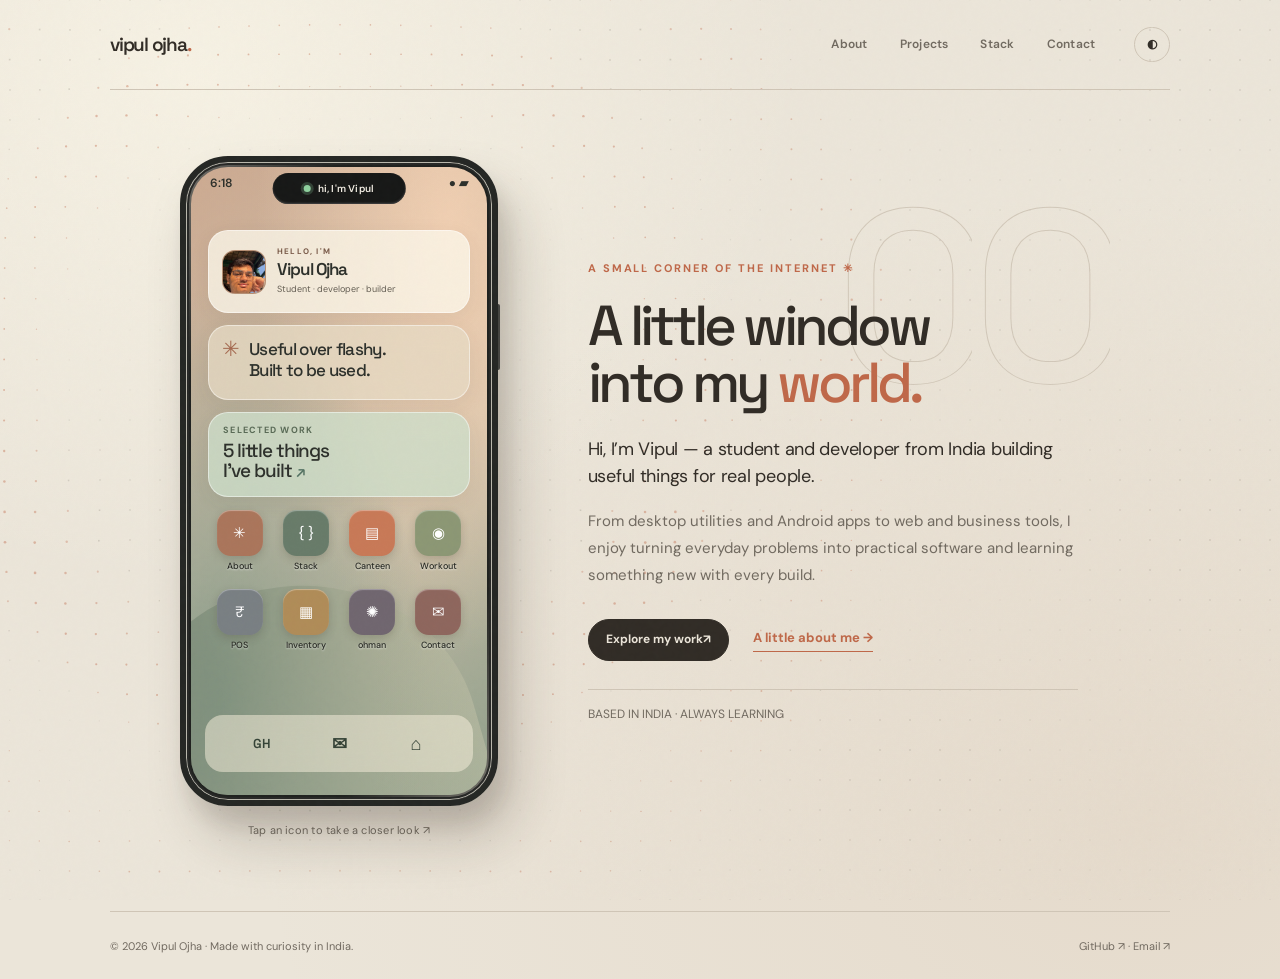
==== commit 961d843f: "feat: overhaul motion with an app-style phone and a token-driven motion system - Add motion.js, an e" ====
--- a/index.html
+++ b/index.html
@@ -8,17 +8,19 @@
   <link rel="canonical" href="https://vipulojha.github.io/">
   <link rel="icon" type="image/svg+xml" href="favicon.svg">
   <meta property="og:type" content="website">
-  <meta property="og:title" content="Vipul Ojha — Student, Developer, Builder">
+  <meta property="og:title" content="vipulojha.dev">
   <meta property="og:description" content="Practical software for the web, Android, and desktop. Projects, skills, and ways to connect.">
   <meta property="og:url" content="https://vipulojha.github.io/">
   <meta property="og:image" content="https://vipulojha.github.io/assets/social-card.png">
   <meta name="twitter:card" content="summary_large_image">
+  <meta name="twitter:title" content="vipulojha.dev">
   <link rel="preconnect" href="https://fonts.googleapis.com">
   <link rel="preconnect" href="https://fonts.gstatic.com" crossorigin>
   <link href="https://fonts.googleapis.com/css2?family=DM+Sans:wght@400;500;600;700;800&family=Space+Grotesk:wght@400;500;600;700&display=swap" rel="stylesheet">
   <link rel="stylesheet" href="styles.css">
   <script defer src="app.js"></script>
-  <title>Vipul Ojha — Student, Developer, Builder</title>
+  <script defer src="motion.js"></script>
+  <title>vipulojha.dev</title>
 </head>
 <body class="site-shell">
   <a class="skip-link" href="#main">Skip to content</a>
--- a/styles.css
+++ b/styles.css
@@ -5,8 +5,8 @@
 .experience{width:min(920px,calc(100% - 64px));margin:auto;display:grid;grid-template-columns:318px minmax(0,1fr);gap:clamp(45px,7vw,96px);align-items:center;padding:66px 0 72px;min-height:730px}.phone-column{min-width:0;display:flex;flex-direction:column;align-items:center}.phone{width:318px;max-width:100%;height:650px;position:relative;border:6px solid #252724;border-radius:48px;padding:5px;background:linear-gradient(125deg,#74726c,#1f211f 20%,#20221f 80%,#77746d);box-shadow:inset 0 0 0 1px #b9b7ac,inset 0 0 0 3px #272826,7px 17px 20px rgba(44,35,27,.11),18px 33px 52px rgba(44,35,27,.2);isolation:isolate}.phone::before{content:'';position:absolute;right:-8px;top:142px;width:2px;height:66px;background:#444440;border-radius:0 3px 3px 0}.phone-screen{position:relative;width:100%;height:100%;border-radius:37px;overflow:hidden;background:radial-gradient(ellipse at 10% 86%,#8b9c8a 0%,transparent 55%),radial-gradient(ellipse at 87% 12%,#f1d0b3 0%,transparent 53%),linear-gradient(150deg,#ccaa91,#cec1aa 52%,#8e9e8a);color:#2d302b}.phone-screen::before{content:'';position:absolute;width:110%;height:46%;left:-15%;bottom:-12%;background:linear-gradient(115deg,rgba(77,102,83,.43),rgba(230,222,191,.35));border-radius:50% 70% 0 0;transform:rotate(-16deg);pointer-events:none}.phone-status{height:40px;padding:8px 19px 0;display:flex;align-items:flex-start;justify-content:space-between;position:relative;z-index:5;font:600 12px 'DM Sans',sans-serif}.dynamic-island{position:absolute;width:90px;height:25px;top:7px;left:50%;transform:translateX(-50%);background:#171817;border-radius:99px;box-shadow:inset 0 -1px 2px #444;pointer-events:none}
 .phone-home-screen{position:absolute;inset:40px 0 0;padding:23px 17px 67px;display:flex;flex-direction:column;gap:12px;overflow-y:auto;scrollbar-width:none;transition:opacity .22s ease,transform .22s ease}.phone-home-screen::-webkit-scrollbar{display:none}.phone.is-open .phone-home-screen{opacity:.32;transform:scale(.94);pointer-events:none}.profile-widget,.motto-widget,.projects-widget{background:rgba(251,248,234,.77);border:1px solid rgba(255,255,255,.47);border-radius:20px;padding:13px;box-shadow:0 5px 19px rgba(70,63,49,.08);backdrop-filter:blur(12px)}.profile-widget{display:flex;align-items:center;gap:11px;min-height:83px}.profile-widget p,.motto-widget p,.projects-widget p{margin:0}.profile-widget h2,.profile-widget h3{font-size:17px;line-height:1.1;letter-spacing:-.045em;margin:0 0 4px}.profile-widget small,.motto-widget small,.projects-widget small{display:block;font-size:10px;line-height:1.4;color:#615d50}.avatar-frame{width:44px;height:44px;flex:none;border-radius:13px;overflow:hidden;background:#c89d80;border:1px solid rgba(57,47,35,.13)}.avatar-frame img{width:100%;height:100%;object-fit:cover}.motto-widget{min-height:76px;background:rgba(231,219,196,.76)}.motto-widget strong,.motto-widget h3{display:block;font:500 17px/1.25 'Space Grotesk',sans-serif;letter-spacing:-.045em;margin:3px 0 0}.projects-widget{min-height:70px;display:flex;align-items:center;justify-content:space-between;gap:10px;background:rgba(206,222,202,.79)}.projects-widget strong{font:500 32px/1 'Space Grotesk',sans-serif;letter-spacing:-.08em}.app-grid{display:grid;grid-template-columns:repeat(4,minmax(0,1fr));gap:11px 3px;margin-top:auto}.app-launcher{min-width:0;min-height:68px;display:flex;align-items:center;flex-direction:column;gap:5px;text-align:center}.app-icon{width:46px;height:46px;display:grid;place-items:center;border-radius:14px;color:#fff;background:#705f51;box-shadow:0 3px 8px rgba(51,40,28,.18),inset 0 1px 1px rgba(255,255,255,.36);transition:transform .2s ease}.app-launcher:hover .app-icon,.phone-dock a:hover{transform:translateY(-3px)}.app-icon svg{width:24px;height:24px;stroke-width:1.7}.app-label{font:500 9px/1.15 'DM Sans',sans-serif;color:#272923;text-shadow:0 1px 2px rgba(255,255,255,.6);overflow-wrap:anywhere}.icon-about{background:#aa755b}.icon-stack{background:#687b69}.icon-canteen{background:#c87957}.icon-workout{background:#8c9774}.icon-pos{background:#797f83}.icon-inventory{background:#b08c58}.icon-ohman{background:#70666f}.icon-contact{background:#8e665d}.phone-dock{position:absolute;bottom:23px;left:14px;right:14px;min-height:57px;border-radius:18px;background:rgba(246,239,220,.53);backdrop-filter:blur(14px);display:flex;align-items:center;justify-content:space-evenly;z-index:2}.phone-dock a{width:40px;height:40px;display:grid;place-items:center;border-radius:12px;color:#354337;transition:transform .2s ease}.phone-dock svg{width:24px;height:24px}.phone-hint{color:var(--muted);font-size:11px;letter-spacing:.02em;margin:15px 0 0;text-align:center}.home-indicator{position:absolute;bottom:6px;left:50%;transform:translateX(-50%);z-index:6;border:0;border-radius:99px;background:#252923;width:104px;height:5px;padding:0}.home-indicator:hover{background:var(--accent)}
 .phone-sheet{position:absolute;inset:40px 0 0;z-index:3;display:flex;flex-direction:column;background:#f5f0e5;border-radius:23px 23px 35px 35px;box-shadow:0 -11px 30px rgba(49,44,38,.14);transform:translateY(105%);opacity:0;visibility:hidden;pointer-events:none;transition:transform .22s ease,opacity .22s ease,visibility .22s ease}.phone.is-open .phone-sheet,.phone-sheet.is-open{transform:translateY(0);opacity:1;visibility:visible;pointer-events:auto}.sheet-toolbar{height:53px;flex:none;display:flex;align-items:center;gap:12px;padding:8px 15px;border-bottom:1px solid rgba(70,55,41,.1)}.sheet-toolbar button{min-width:40px;min-height:40px;border:0;background:transparent;color:var(--accent);font-size:13px;font-weight:700}.sheet-toolbar strong,.sheet-toolbar #phone-sheet-title{font:600 13px 'Space Grotesk',sans-serif;white-space:nowrap;overflow:hidden;text-overflow:ellipsis}.sheet-body{min-width:0;overflow:auto;overscroll-behavior:contain;padding:19px 19px 48px;scrollbar-color:#b8aa94 transparent}.sheet-body :where(h1,h2,h3,p,li,a){overflow-wrap:anywhere}.screen-kicker{display:block;font-size:10px;letter-spacing:.15em;text-transform:uppercase;font-weight:700;color:var(--accent);margin-bottom:7px}.screen-title{font-size:26px;font-weight:500;line-height:1.1;letter-spacing:-.055em;margin:0 0 11px}.screen-copy{font-size:12px;line-height:1.6;color:#6a6257;margin:0 0 16px}.screen-card{background:#e9e2d5;border-radius:16px;padding:15px;margin:12px 0;font-size:12px;line-height:1.5}.screen-card p:last-child{margin-bottom:0}.screen-links{display:flex;flex-wrap:wrap;gap:8px;margin:16px 0}.screen-links a,.screen-project-list a{display:flex;align-items:center;min-height:42px;padding:10px 13px;border-radius:11px;background:#e6dcd0;font-size:12px;font-weight:600;line-height:1.3;transition:background .2s ease}.screen-links a:hover,.screen-project-list a:hover{background:#d7c6b4}.screen-project-list{display:grid;gap:7px;margin:14px 0}.screen-project-list a{justify-content:space-between;gap:10px}.screen-project-list a::after{content:'↗';color:var(--accent)}.screen-hero{position:relative;min-height:148px;overflow:hidden;display:grid;place-items:center;margin:0 0 18px;border-radius:17px;background:#ead0b9;color:#493f36}.screen-hero::before{content:'';position:absolute;width:180px;height:180px;left:-65px;bottom:-100px;border:1px solid currentColor;border-radius:50%;opacity:.23}.hero-canteen{background:linear-gradient(130deg,#efcaa8,#d8906c)}.hero-workout{background:linear-gradient(135deg,#d5ddba,#98ac8c)}.hero-pos{background:linear-gradient(135deg,#d4d9d4,#9caeaa)}.hero-inventory{background:linear-gradient(135deg,#e7d9b9,#c4a976)}.hero-ohman{background:linear-gradient(135deg,#d8c6c2,#af9ba7)}.screen-hero :where(.mini-receipt,.progress-ring,.mini-terminal,.mini-boxes){position:relative;z-index:1}.mini-receipt{width:106px;min-height:109px;padding:12px;background:#fff8e9;box-shadow:7px 8px 0 rgba(68,45,37,.12);transform:rotate(-7deg);font-size:10px}.mini-receipt::after{content:'· · · · · · · · ·';display:block;border-top:1px dashed #ba9d88;margin-top:13px;padding-top:8px;color:#ad765d}.progress-ring{width:94px;height:94px;border-radius:50%;background:conic-gradient(#6e8d78 0 72%,rgba(255,255,255,.56) 72% 100%);display:grid;place-items:center;box-shadow:0 10px 16px rgba(45,54,39,.12)}.progress-ring::before{content:'';position:absolute;inset:12px;border-radius:50%;background:#dce4cf}.progress-ring>*{position:relative;z-index:1}.mini-terminal{width:150px;min-height:90px;padding:12px;border-radius:10px;background:#485851;color:#eff0dc;box-shadow:8px 9px 0 rgba(55,67,59,.14);font:11px/1.6 monospace}.mini-terminal::before{content:'●  ●  ●';display:block;letter-spacing:2px;color:#bdc8b8;border-bottom:1px solid #81928b;margin-bottom:8px}.mini-boxes{display:flex;gap:6px;transform:rotate(-10deg)}.mini-boxes::before,.mini-boxes::after{content:'';width:55px;height:55px;border:2px solid #8d7456;background:#d8bd8f;box-shadow:6px 7px 0 rgba(92,68,44,.14)}
-.detail-column{min-width:0}.detail-panel{max-width:490px}.detail-panel:not([hidden]){animation:detail-enter .24s ease both}@keyframes detail-enter{from{opacity:.65;transform:translateY(8px)}to{opacity:1;transform:none}}.eyebrow{display:block;color:var(--accent);font-size:11px;letter-spacing:.18em;font-weight:700;text-transform:uppercase;margin:0 0 20px}.detail-title{font-size:clamp(42px,4.4vw,58px);line-height:1.02;letter-spacing:-.07em;font-weight:500;margin:0 0 24px;overflow-wrap:anywhere}.detail-lede{font-size:18px;line-height:1.5;letter-spacing:-.015em;margin:0 0 18px}.detail-copy{color:var(--muted);line-height:1.8;margin:0 0 18px}.detail-actions{display:flex;align-items:center;flex-wrap:wrap;gap:13px 24px;margin-top:30px}.text-link{display:inline-flex;align-items:center;gap:6px;color:var(--accent);font-size:13px;font-weight:700;border-bottom:1px solid currentColor;padding-bottom:4px;transition:color .2s ease}.pill-link{display:inline-flex;justify-content:center;align-items:center;min-height:42px;padding:10px 17px;border:1px solid var(--ink);border-radius:99px;background:var(--ink);color:var(--paper);font-size:12px;font-weight:700;transition:background .2s ease,transform .2s ease}.pill-link:hover{background:var(--accent);border-color:var(--accent);transform:translateY(-2px)}.tag-list{display:flex;flex-wrap:wrap;gap:7px;list-style:none;padding:0;margin:22px 0}.tag-list li,.tag-list span{font-size:11px;border:1px solid var(--line);border-radius:99px;padding:4px 10px;color:var(--muted)}.detail-meta,.detail-footer{margin-top:28px;border-top:1px solid var(--line);padding-top:15px;font-size:12px;color:var(--muted)}.detail-meta a,.detail-footer a{text-decoration:underline;text-underline-offset:3px}.project-filters{display:flex;flex-wrap:wrap;gap:6px;margin:20px 0 12px}.project-filters button{border:1px solid var(--line);border-radius:99px;background:transparent;color:var(--muted);padding:6px 11px;font-size:11px}.project-filters button:hover,.project-filters button[aria-pressed=true]{border-color:var(--accent);background:var(--accent);color:#fff}.project-list{margin-top:8px;border-top:1px solid var(--line)}.project-card{display:flex;align-items:baseline;gap:16px;border-bottom:1px solid var(--line);padding:14px 0;min-width:0}.project-number{font:500 11px 'Space Grotesk',sans-serif;color:var(--accent);flex:none}.project-info{min-width:0;flex:1}.project-info h3{font-size:17px;line-height:1.3;font-weight:500;letter-spacing:-.04em;margin:0 0 3px}.project-info p{font-size:12px;line-height:1.5;color:var(--muted);margin:0}.project-card a:hover{color:var(--accent)}#project-count{font-size:11px;color:var(--muted)}#copy-email{border:1px solid var(--line);border-radius:99px;background:transparent;color:var(--ink);padding:10px 14px;font-size:12px}#copy-email:hover{border-color:var(--accent);color:var(--accent)}.copy-status{font-size:11px;color:var(--muted);min-height:1.5em}.site-footer{width:min(1060px,calc(100% - 64px));margin:0 auto;min-height:68px;border-top:1px solid var(--line);display:flex;align-items:center;justify-content:space-between;gap:12px 20px;color:var(--muted);font-size:11px}.site-footer p{margin:0}.site-footer a:hover{color:var(--accent)}
-html[data-theme=dark]{color-scheme:dark;--paper:#29251f;--ink:#f0e8dc;--muted:#b9aea0;--accent:#de9473;--line:#51473c;--panel:#373028;--soft:#453b32;--shadow:0 28px 55px rgba(0,0,0,.27)}html[data-theme=dark] body{background:radial-gradient(ellipse at 16% 10%,rgba(126,91,70,.13),transparent 50%),#29251f}html[data-theme=dark] .phone{border-color:#171917}html[data-theme=dark] .phone-screen{background:radial-gradient(ellipse at 10% 86%,#657b6e,transparent 57%),radial-gradient(ellipse at 87% 12%,#a58070,transparent 55%),linear-gradient(150deg,#877866,#9b8b78 55%,#54665a)}html[data-theme=dark] .profile-widget,html[data-theme=dark] .motto-widget,html[data-theme=dark] .projects-widget{background:rgba(52,52,45,.79);border-color:rgba(238,223,196,.13);color:#f1e9d9}html[data-theme=dark] .projects-widget{background:rgba(61,77,65,.87)}html[data-theme=dark] .profile-widget small,html[data-theme=dark] .motto-widget small,html[data-theme=dark] .projects-widget small{color:#cabfaf}html[data-theme=dark] .app-label{color:#f6eee3;text-shadow:0 1px 2px #25211c}html[data-theme=dark] .phone-dock{background:rgba(48,51,44,.68)}html[data-theme=dark] .phone-dock a{color:#e6e7cf}html[data-theme=dark] .phone-sheet{background:#322d27;color:#f0e8dc}html[data-theme=dark] .sheet-toolbar{border-color:#50483e}html[data-theme=dark] .screen-copy{color:#c2b7aa}html[data-theme=dark] .screen-card,html[data-theme=dark] .screen-links a,html[data-theme=dark] .screen-project-list a{background:#443b32;color:#f0e8dc}html[data-theme=dark] .screen-links a:hover,html[data-theme=dark] .screen-project-list a:hover{background:#594739}html[data-theme=dark] .pill-link{background:#e7dbca;color:#29251f;border-color:#e7dbca}html[data-theme=dark] .pill-link:hover{background:var(--accent);border-color:var(--accent)}
+.detail-column{min-width:0}.detail-panel{max-width:490px}.eyebrow{display:block;color:var(--accent);font-size:11px;letter-spacing:.18em;font-weight:700;text-transform:uppercase;margin:0 0 20px}.detail-title{font-size:clamp(42px,4.4vw,58px);line-height:1.02;letter-spacing:-.07em;font-weight:500;margin:0 0 24px;overflow-wrap:anywhere}.detail-lede{font-size:18px;line-height:1.5;letter-spacing:-.015em;margin:0 0 18px}.detail-copy{color:var(--muted);line-height:1.8;margin:0 0 18px}.detail-actions{display:flex;align-items:center;flex-wrap:wrap;gap:13px 24px;margin-top:30px}.text-link{display:inline-flex;align-items:center;gap:6px;color:var(--accent);font-size:13px;font-weight:700;border-bottom:1px solid currentColor;padding-bottom:4px;transition:color .2s ease}.pill-link{display:inline-flex;justify-content:center;align-items:center;min-height:42px;padding:10px 17px;border:1px solid var(--ink);border-radius:99px;background:var(--ink);color:var(--paper);font-size:12px;font-weight:700;transition:background .2s ease,transform .2s ease}.pill-link:hover{background:var(--accent);border-color:var(--accent);transform:translateY(-2px)}.tag-list{display:flex;flex-wrap:wrap;gap:7px;list-style:none;padding:0;margin:22px 0}.tag-list li,.tag-list span{font-size:11px;border:1px solid var(--line);border-radius:99px;padding:4px 10px;color:var(--muted)}.detail-meta,.detail-footer{margin-top:28px;border-top:1px solid var(--line);padding-top:15px;font-size:12px;color:var(--muted)}.detail-meta a,.detail-footer a{text-decoration:underline;text-underline-offset:3px}.project-filters{display:flex;flex-wrap:wrap;gap:6px;margin:20px 0 12px}.project-filters button{border:1px solid var(--line);border-radius:99px;background:transparent;color:var(--muted);padding:6px 11px;font-size:11px}.project-filters button:hover,.project-filters button[aria-pressed=true]{border-color:var(--accent);background:var(--accent);color:#fff}.project-list{margin-top:8px;border-top:1px solid var(--line)}.project-card{display:flex;align-items:baseline;gap:16px;border-bottom:1px solid var(--line);padding:14px 0;min-width:0}.project-number{font:500 11px 'Space Grotesk',sans-serif;color:var(--accent);flex:none}.project-info{min-width:0;flex:1}.project-info h3{font-size:17px;line-height:1.3;font-weight:500;letter-spacing:-.04em;margin:0 0 3px}.project-info p{font-size:12px;line-height:1.5;color:var(--muted);margin:0}.project-card a:hover{color:var(--accent)}#project-count{font-size:11px;color:var(--muted)}#copy-email{border:1px solid var(--line);border-radius:99px;background:transparent;color:var(--ink);padding:10px 14px;font-size:12px}#copy-email:hover{border-color:var(--accent);color:var(--accent)}.copy-status{font-size:11px;color:var(--muted);min-height:1.5em}.site-footer{width:min(1060px,calc(100% - 64px));margin:0 auto;min-height:68px;border-top:1px solid var(--line);display:flex;align-items:center;justify-content:space-between;gap:12px 20px;color:var(--muted);font-size:11px}.site-footer p{margin:0}.site-footer a:hover{color:var(--accent)}
+html[data-look=dark]{color-scheme:dark;--paper:#29251f;--ink:#f0e8dc;--muted:#b9aea0;--accent:#de9473;--line:#51473c;--panel:#373028;--soft:#453b32;--shadow:0 28px 55px rgba(0,0,0,.27)}html[data-look=dark] body{background:radial-gradient(ellipse at 16% 10%,rgba(126,91,70,.13),transparent 50%),#29251f}html[data-look=dark] .phone{border-color:#171917}html[data-look=dark] .phone-screen{background:radial-gradient(ellipse at 10% 86%,#657b6e,transparent 57%),radial-gradient(ellipse at 87% 12%,#a58070,transparent 55%),linear-gradient(150deg,#877866,#9b8b78 55%,#54665a)}html[data-look=dark] .profile-widget,html[data-look=dark] .motto-widget,html[data-look=dark] .projects-widget{background:rgba(52,52,45,.79);border-color:rgba(238,223,196,.13);color:#f1e9d9}html[data-look=dark] .projects-widget{background:rgba(61,77,65,.87)}html[data-look=dark] .profile-widget small,html[data-look=dark] .motto-widget small,html[data-look=dark] .projects-widget small{color:#cabfaf}html[data-look=dark] .app-label{color:#f6eee3;text-shadow:0 1px 2px #25211c}html[data-look=dark] .phone-dock{background:rgba(48,51,44,.68)}html[data-look=dark] .phone-dock a{color:#e6e7cf}html[data-look=dark] .phone-sheet{background:#322d27;color:#f0e8dc}html[data-look=dark] .sheet-toolbar{border-color:#50483e}html[data-look=dark] .screen-copy{color:#c2b7aa}html[data-look=dark] .screen-card,html[data-look=dark] .screen-links a,html[data-look=dark] .screen-project-list a{background:#443b32;color:#f0e8dc}html[data-look=dark] .screen-links a:hover,html[data-look=dark] .screen-project-list a:hover{background:#594739}html[data-look=dark] .pill-link{background:#e7dbca;color:#29251f;border-color:#e7dbca}html[data-look=dark] .pill-link:hover{background:var(--accent);border-color:var(--accent)}
 @media(max-width:760px){.site-header,.site-footer{width:calc(100% - 36px)}.site-header{min-height:72px;align-items:flex-start;padding:18px 0;flex-wrap:wrap;gap:12px}.brand{padding-top:7px}.nav-links{gap:9px 17px}.experience{width:min(520px,calc(100% - 36px));display:flex;flex-direction:column;align-items:stretch;gap:42px;min-height:0;padding:38px 0 65px}.phone-column{width:100%}.detail-column{width:100%}.detail-panel{max-width:none}.detail-title{font-size:clamp(42px,8vw,54px)}.site-footer{padding:18px 0;align-items:flex-start;flex-wrap:wrap}}
 @media(max-width:400px){.site-header{gap:12px 8px}.nav-links{justify-content:flex-start;gap:9px 13px}.nav-links a,.theme-toggle{font-size:11px}.phone{width:min(318px,100%)}.experience{padding-top:28px}.detail-title{font-size:42px}}
 @media(max-width:340px){.site-header,.site-footer,.experience{width:calc(100% - 26px)}.phone{height:620px}.phone-home-screen{padding-inline:12px}.app-grid{gap:9px 0}.app-icon{width:41px;height:41px}.profile-widget,.motto-widget,.projects-widget{padding:11px}}
@@ -15,9 +15,150 @@
 html:not(.js){scroll-behavior:auto}
 html:not(.js) .phone-column{display:none}html:not(.js) .experience{display:block;min-height:0;width:min(720px,calc(100% - 36px))}html:not(.js) .detail-panel{max-width:none;padding:34px 0;border-bottom:1px solid var(--line);animation:none}html:not(.js) .detail-panel:first-child{padding-top:0}
 /* Concrete markup refinements: the navigation is one row; the home widgets are type-led. */
-.phone.is-open .phone-sheet{animation:sheet-enter .24s ease-out both}
-@keyframes sheet-enter{from{opacity:0;transform:translateY(12%)}to{opacity:1;transform:translateY(0)}}
-.site-header nav{width:100%;display:flex;align-items:center;gap:clamp(17px,3vw,42px)}.site-header nav .nav-links{margin-left:auto}.brand span{color:var(--accent)}.detail-title em{font-style:normal;color:var(--accent)}.profile-widget .screen-kicker{font-size:8px;line-height:1.2;margin-bottom:3px;color:#795a48}.profile-widget strong{display:block;font:600 17px/1.12 'Space Grotesk',sans-serif;letter-spacing:-.05em}.profile-widget div>span:last-child{display:block;font-size:9px;color:#645e53;line-height:1.4;margin-top:4px}.motto-widget{display:flex;align-items:flex-start;gap:9px;min-height:75px}.motto-widget>span{font-size:21px;color:#a4694f;line-height:1}.motto-widget p{font:500 17px/1.23 'Space Grotesk',sans-serif;letter-spacing:-.04em}.projects-widget{display:block;min-height:85px;padding:12px 14px}.projects-widget>span{display:block;font-size:9px;line-height:1.2;letter-spacing:.14em;font-weight:700;color:#596a56;margin-bottom:5px}.projects-widget strong{display:block;font:500 19px/1.05 'Space Grotesk',sans-serif;letter-spacing:-.055em}.projects-widget strong span{font-size:16px;color:#547262}.app-grid{margin-top:1px}.phone-dock a{font:600 18px 'Space Grotesk',sans-serif}.phone-dock a:first-child{font-size:13px}.home-indicator{background:transparent;width:120px;height:24px;bottom:0}.home-indicator span{display:block;width:104px;height:5px;border-radius:99px;background:#262722;margin:9px auto}.home-indicator:hover span{background:var(--accent)}.project-toolbar{display:flex;align-items:center;justify-content:space-between;gap:9px;flex-wrap:wrap}.project-info>span{font-size:11px;color:var(--accent)}.project-card{flex-wrap:wrap;gap:6px 13px}.project-card .project-number{width:100%}.project-card>.text-link{font-size:11px;white-space:nowrap}.project-card>.detail-actions{margin:0;gap:8px 12px}.project-card>.detail-actions .text-link{font-size:11px}.detail-panel h3:not(.project-info h3){font-size:15px;font-weight:500;margin:19px 0 7px}.detail-panel .tag-list{margin-top:9px}.screen-project-list a::after{content:none}html[data-theme=dark] .profile-widget .screen-kicker{color:#e4b391}html[data-theme=dark] .profile-widget div>span:last-child{color:#cfc4b4}html[data-theme=dark] .projects-widget>span{color:#c9d8ba}html[data-theme=dark] .projects-widget strong span{color:#c4d9c5}html[data-theme=dark] .home-indicator span{background:#e6ddcf}
+.site-header nav{width:100%;display:flex;align-items:center;gap:clamp(17px,3vw,42px)}.site-header nav .nav-links{margin-left:auto}.brand span{color:var(--accent)}.detail-title em{font-style:normal;color:var(--accent)}.profile-widget .screen-kicker{font-size:8px;line-height:1.2;margin-bottom:3px;color:#795a48}.profile-widget strong{display:block;font:600 17px/1.12 'Space Grotesk',sans-serif;letter-spacing:-.05em}.profile-widget div>span:last-child{display:block;font-size:9px;color:#645e53;line-height:1.4;margin-top:4px}.motto-widget{display:flex;align-items:flex-start;gap:9px;min-height:75px}.motto-widget>span{font-size:21px;color:#a4694f;line-height:1}.motto-widget p{font:500 17px/1.23 'Space Grotesk',sans-serif;letter-spacing:-.04em}.projects-widget{display:block;min-height:85px;padding:12px 14px}.projects-widget>span{display:block;font-size:9px;line-height:1.2;letter-spacing:.14em;font-weight:700;color:#596a56;margin-bottom:5px}.projects-widget strong{display:block;font:500 19px/1.05 'Space Grotesk',sans-serif;letter-spacing:-.055em}.projects-widget strong span{font-size:16px;color:#547262}.app-grid{margin-top:1px}.phone-dock a{font:600 18px 'Space Grotesk',sans-serif}.phone-dock a:first-child{font-size:13px}.home-indicator{background:transparent;width:120px;height:24px;bottom:0}.home-indicator span{display:block;width:104px;height:5px;border-radius:99px;background:#262722;margin:9px auto}.home-indicator:hover span{background:var(--accent)}.project-toolbar{display:flex;align-items:center;justify-content:space-between;gap:9px;flex-wrap:wrap}.project-info>span{font-size:11px;color:var(--accent)}.project-card{flex-wrap:wrap;gap:6px 13px}.project-card .project-number{width:100%}.project-card>.text-link{font-size:11px;white-space:nowrap}.project-card>.detail-actions{margin:0;gap:8px 12px}.project-card>.detail-actions .text-link{font-size:11px}.detail-panel h3:not(.project-info h3){font-size:15px;font-weight:500;margin:19px 0 7px}.detail-panel .tag-list{margin-top:9px}.screen-project-list a::after{content:none}html[data-look=dark] .profile-widget .screen-kicker{color:#e4b391}html[data-look=dark] .profile-widget div>span:last-child{color:#cfc4b4}html[data-look=dark] .projects-widget>span{color:#c9d8ba}html[data-look=dark] .projects-widget strong span{color:#c4d9c5}html[data-look=dark] .home-indicator span{background:#e6ddcf}
 @media(max-width:760px){.site-header nav{flex-wrap:wrap;gap:12px 18px}.site-header nav .nav-links{margin-left:auto}.site-header nav .theme-toggle{flex:none}.project-card>.detail-actions{flex-wrap:wrap}}
 @media(max-width:460px){.site-header nav .nav-links{order:3;width:100%;margin:0;justify-content:flex-start}.site-header nav .theme-toggle{margin-left:auto}.project-card>.text-link{margin-left:0}}
 #project-filters{display:flex;flex-wrap:wrap;gap:6px;margin:20px 0 12px}#project-filters button{border:1px solid var(--line);border-radius:99px;background:transparent;color:var(--muted);padding:6px 11px;font-size:11px;min-height:36px}#project-filters button:hover,#project-filters button[aria-pressed=true]{border-color:var(--accent);background:var(--accent);color:#fff}#copy-status{display:block;font-size:11px;color:var(--muted);min-height:1.5em;margin-top:7px}html:not(.js) #project-filters{display:none!important}
+/* ==========================================================================
+   Motion layer. Tokens first; see DESIGN.md for when to use each one.
+   Productive motion (controls, feedback) stays at micro/small.
+   Expressive motion (panel reveals, the phone, heroes) uses medium to hero.
+   Everything here is switched off by the reduced-motion rule above, and the
+   JavaScript checks the same preference before running any of its effects.
+   ========================================================================== */
+:root{--dur-micro:120ms;--dur-small:200ms;--dur-medium:320ms;--dur-large:560ms;--dur-hero:900ms;--ease-out:cubic-bezier(.16,1,.3,1);--ease-in:cubic-bezier(.7,0,.84,0);--ease-in-out:cubic-bezier(.65,0,.35,1);--ease-spring:linear(0,.128,.232,.347,.467,.584,.693,.791,.876,.947,1.004,1.048,1.079,1.099,1.11,1.113,1.11,1.102,1.092,1.079,1.066,1.053,1.04,1.028,1.018,1.01,1.002,.997,.993,.99,.988,.987,.987,.988,.989,.99,.992,.993,.995,.996,.997,.998,.999,1);--ease-spring-stiff:linear(0,.183,.308,.433,.549,.651,.738,.809,.865,.908,.941,.965,.982,.993,1.001,1.005,1.007,1.008,1.007,1.005,1.003,1.001,1);--stagger:40ms;--stagger-char:18ms}
+@property --wipe{syntax:'<length>';inherits:false;initial-value:0px}
+@property --ring{syntax:'<percentage>';inherits:false;initial-value:72%}
+@property --sweep{syntax:'<percentage>';inherits:false;initial-value:0%}
+
+/* Layers: the dot field sits under the page; cursor and overlays above it. */
+.site-header,main,.site-footer{position:relative;z-index:1}
+#field{position:fixed;inset:0;width:100%;height:100%;z-index:0;pointer-events:none}
+.sr-only{position:absolute!important;width:1px;height:1px;padding:0;margin:-1px;overflow:hidden;clip:rect(0 0 0 0);white-space:nowrap;border:0}
+
+/* Split headlines: each word stays whole and each letter can move on its own. */
+.split-w{display:inline-block;white-space:nowrap}.split-c{display:inline-block;transform-origin:50% 100%}
+
+/* The giant editorial index behind the panel text, an odometer of two digits. */
+.detail-column{position:relative;isolation:isolate}
+.panel-index{position:absolute;z-index:-1;top:-.34em;right:-.04em;display:flex;font:500 clamp(150px,19vw,270px)/1 'Space Grotesk',sans-serif;letter-spacing:-.08em;color:transparent;-webkit-text-stroke:1px var(--line);pointer-events:none;user-select:none;height:1em;overflow:hidden;opacity:.9}
+.panel-index .odo{display:block;height:1em;overflow:hidden}.panel-index .odo-strip{display:flex;flex-direction:column;transition:transform var(--dur-hero) var(--ease-spring)}.panel-index .odo-strip span{display:block;height:1em}
+html:not(.js) .panel-index{display:none}
+
+/* Cursor aura: the native cursor stays; this ring trails it and reacts. */
+.cursor-ring,.cursor-dot{position:fixed;left:0;top:0;z-index:40;pointer-events:none;border-radius:50%;opacity:0;transition:opacity var(--dur-small) ease}
+.cursor-ring{width:38px;height:38px;margin:-19px 0 0 -19px;border:1.5px solid var(--accent);display:grid;place-items:center;transition:opacity var(--dur-small) ease,width var(--dur-medium) var(--ease-spring),height var(--dur-medium) var(--ease-spring),margin var(--dur-medium) var(--ease-spring),background-color var(--dur-small) ease,border-color var(--dur-small) ease}
+.cursor-dot{width:6px;height:6px;margin:-3px 0 0 -3px;background:var(--accent)}
+.cursor-on .cursor-ring,.cursor-on .cursor-dot{opacity:1}
+.cursor-ring.is-hover{width:58px;height:58px;margin:-29px 0 0 -29px;background:color-mix(in srgb,var(--accent) 14%,transparent)}
+.cursor-ring.is-label{width:62px;height:62px;margin:-31px 0 0 -31px;background:var(--accent);border-color:var(--accent)}
+.cursor-ring span{font:700 9px/1 'DM Sans',sans-serif;letter-spacing:.14em;text-transform:uppercase;color:#fff;opacity:0;transform:scale(.6);transition:opacity var(--dur-small) ease,transform var(--dur-medium) var(--ease-spring)}
+.cursor-ring.is-label span{opacity:1;transform:none}
+.cursor-ring.is-down{width:30px;height:30px;margin:-15px 0 0 -15px}
+
+/* The phone: 3D tilt, a moving glare, and parallax between its layers. */
+/* overflow:clip, unlike hidden, cannot be scrolled by focus() or scroll-into-view. */
+.phone-screen{overflow:clip}
+.phone{transform:perspective(1400px) rotateX(var(--rx,0deg)) rotateY(var(--ry,0deg))}
+.phone-screen::before{translate:calc(var(--px,0) * -14px) calc(var(--py,0) * -10px)}
+.phone-home-screen{translate:calc(var(--px,0) * 4px) calc(var(--py,0) * 3px)}
+.phone-screen::after{content:'';position:absolute;inset:0;z-index:8;pointer-events:none;border-radius:inherit;background:radial-gradient(circle at var(--gx,30%) var(--gy,18%),rgba(255,255,255,.42),rgba(255,255,255,0) 42%);mix-blend-mode:soft-light;opacity:var(--go,0);transition:opacity var(--dur-large) ease}
+.phone.is-open .phone-home-screen{transform:none;opacity:1}
+.phone-ghost{position:absolute;pointer-events:none;z-index:4}
+.sheet-ghost{inset:40px 0 0;background:#f5f0e5;border-radius:23px 23px 35px 35px;box-shadow:0 -11px 30px rgba(49,44,38,.14);padding:18px 20px;font:600 13px 'Space Grotesk',sans-serif;color:var(--ink)}
+html[data-look=dark] .sheet-ghost{background:#322d27;color:#f0e8dc}
+.home-ghost{inset:40px 0 0;padding:23px 17px 67px;display:flex;flex-direction:column;gap:12px;overflow:hidden;z-index:2;transform-origin:50% 60%}
+
+/* Dynamic island: grows into a live activity for feedback, then settles. */
+.dynamic-island{z-index:9;display:grid;place-items:center;overflow:hidden;color:#f3eee4;transition:width var(--dur-large) var(--ease-spring),height var(--dur-large) var(--ease-spring),top var(--dur-large) var(--ease-spring)}
+.dynamic-island .island-text{font:600 10px/1 'DM Sans',sans-serif;letter-spacing:.02em;white-space:nowrap;opacity:0;transform:scale(.7);filter:blur(4px);transition:opacity var(--dur-small) ease,transform var(--dur-medium) var(--ease-spring),filter var(--dur-small) ease;display:flex;align-items:center;gap:7px}
+.dynamic-island .island-text i{width:7px;height:7px;border-radius:50%;background:#8fd19e;box-shadow:0 0 0 3px rgba(143,209,158,.22)}
+.dynamic-island.is-expanded{width:var(--island-w,176px);height:31px;top:6px}
+.dynamic-island.is-expanded .island-text{opacity:1;transform:none;filter:none;transition-delay:90ms}
+
+/* Boot screen for the first visit. */
+.boot{position:absolute;inset:0;z-index:7;border-radius:inherit;background:#111210;display:grid;place-items:center;color:#f3eee4;pointer-events:none}
+.boot span{font:500 30px/1 'Space Grotesk',sans-serif;letter-spacing:-.06em}
+.boot span b{color:var(--accent);font-weight:500}
+
+/* App icons: jelly on hover, squash on press, a light sweep, a tap ripple. */
+.app-icon{position:relative;overflow:hidden;transition:transform var(--dur-small) var(--ease-spring),box-shadow var(--dur-small) ease}
+.app-icon::after{content:'';position:absolute;inset:-40%;background:linear-gradient(115deg,transparent 40%,rgba(255,255,255,.55) 50%,transparent 60%);transform:translateX(-80%);transition:transform 0s}
+.app-launcher:hover .app-icon{transform:none;animation:jelly var(--dur-large) var(--ease-out);box-shadow:0 9px 16px rgba(51,40,28,.25),inset 0 1px 1px rgba(255,255,255,.36)}
+.app-launcher:hover .app-icon::after{transform:translateX(80%);transition:transform var(--dur-large) var(--ease-out)}
+.app-launcher:active .app-icon{transform:scale(.88);animation:none}
+.app-launcher[aria-current=page] .app-icon{box-shadow:0 0 0 2px rgba(255,255,255,.8),0 6px 14px rgba(51,40,28,.25)}
+@keyframes jelly{0%{transform:scale(1)}28%{transform:scale(1.17,.85)}46%{transform:scale(.9,1.12)}64%{transform:scale(1.06,.95)}82%{transform:scale(.98,1.02)}100%{transform:scale(1)}}
+.tap-ripple{position:absolute;width:20px;height:20px;margin:-10px 0 0 -10px;border-radius:50%;background:rgba(255,255,255,.55);pointer-events:none}
+.phone-dock a{transition:transform var(--dur-small) var(--ease-spring),background-color var(--dur-small) ease}.phone-dock a:hover{transform:translateY(-4px) scale(1.08);background:rgba(255,255,255,.3)}
+.projects-widget,.profile-widget,.motto-widget{transition:transform var(--dur-medium) var(--ease-spring),box-shadow var(--dur-medium) ease}
+.projects-widget:hover{transform:translateY(-3px) scale(1.015);box-shadow:0 14px 26px rgba(70,63,49,.16)}
+.projects-widget strong>span{display:inline-block;transition:transform var(--dur-medium) var(--ease-spring)}.projects-widget:hover strong>span{transform:translate(3px,-3px) rotate(8deg)}
+
+/* Sheet heroes: each little illustration acts out what the project does. */
+.mini-receipt{animation:receipt-print var(--dur-hero) var(--ease-out) .12s both}
+@keyframes receipt-print{from{clip-path:inset(0 0 100% 0);transform:rotate(-7deg) translateY(-34px)}to{clip-path:inset(0 0 -20% 0);transform:rotate(-7deg)}}
+.mini-receipt i,.mini-terminal i{display:block;height:5px;border-radius:3px;margin:8px 0 0;background:#e3cdb9;transform-origin:0 50%;animation:line-draw var(--dur-large) var(--ease-out) both}
+.mini-receipt i:nth-of-type(1){width:80%;animation-delay:.42s}.mini-receipt i:nth-of-type(2){width:58%;animation-delay:.52s}.mini-receipt i:nth-of-type(3){width:70%;animation-delay:.62s}
+.mini-terminal i{background:#8da197;height:4px}.mini-terminal i:nth-of-type(1){width:84%;animation-delay:.25s}.mini-terminal i:nth-of-type(2){width:46%;animation-delay:.45s}.mini-terminal i:nth-of-type(3){width:66%;animation-delay:.65s}
+@keyframes line-draw{from{transform:scaleX(0)}to{transform:scaleX(1)}}
+.mini-receipt b,.mini-terminal b{display:inline-grid;place-items:center;margin-top:9px;width:22px;height:22px;border-radius:50%;background:var(--accent);color:#fff;font-size:11px;animation:pop var(--dur-large) var(--ease-spring) .85s both}
+@keyframes pop{from{transform:scale(0) rotate(-40deg)}to{transform:none}}
+.progress-ring{background:conic-gradient(#6e8d78 0 var(--ring),rgba(255,255,255,.56) var(--ring) 100%);animation:ring-fill 1.4s var(--ease-out) .15s both}
+@keyframes ring-fill{from{--ring:0%;transform:rotate(-90deg) scale(.8)}to{--ring:72%;transform:none}}
+.progress-ring span{animation:pop var(--dur-large) var(--ease-spring) 1s both}
+.mini-terminal{animation:rise var(--dur-large) var(--ease-spring) .05s both}
+@keyframes rise{from{transform:translateY(26px) scale(.9);opacity:0}to{transform:none;opacity:1}}
+.mini-boxes::before,.mini-boxes::after,.mini-boxes span{animation:drop var(--dur-large) var(--ease-spring) both}
+.mini-boxes::before{animation-delay:.1s}.mini-boxes span:nth-child(1){animation-delay:.2s}.mini-boxes span:nth-child(2){animation-delay:.28s}.mini-boxes span:nth-child(3){animation-delay:.36s}.mini-boxes::after{animation-delay:.46s}
+.mini-boxes span{display:inline-block}
+@keyframes drop{from{transform:translateY(-120px) rotate(-14deg);opacity:0}60%{opacity:1}to{transform:none;opacity:1}}
+.hero-ohman span{display:inline-block;font-size:62px;color:#5e4c5a;animation:fan-spin 2.6s cubic-bezier(.12,.7,.16,1) both}
+@keyframes fan-spin{from{transform:rotate(-1080deg) scale(.4);opacity:0}15%{opacity:1}to{transform:none;opacity:1}}
+.screen-hero::before{animation:orbit 1.2s var(--ease-out) both}
+@keyframes orbit{from{transform:scale(.2);opacity:0}to{transform:none;opacity:.23}}
+
+/* Editorial links and buttons. */
+.nav-links a{position:relative;padding:4px 0}
+.nav-links a::after{content:'';position:absolute;left:0;right:0;bottom:-2px;height:1.5px;background:var(--accent);transform:scaleX(0);transform-origin:100% 50%;transition:transform var(--dur-medium) var(--ease-out)}
+.nav-links a:hover::after,.nav-links a[aria-current=page]::after{transform:scaleX(1);transform-origin:0 50%}
+.nav-links a[aria-current=page]{color:var(--ink)}
+.brand span{display:inline-block;transition:transform var(--dur-medium) var(--ease-spring)}.brand:hover span{transform:translateY(-6px) scale(1.4)}
+.text-link{border-bottom:0;background:linear-gradient(currentColor,currentColor) 0 100%/100% 1px no-repeat;transition:color var(--dur-small) ease,background-size var(--dur-medium) var(--ease-out)}
+.text-link:hover{background-size:0 1px;background-position:100% 100%}
+.pill-link,#copy-email{position:relative;overflow:hidden;isolation:isolate}.pill-link,#copy-email,.theme-toggle{translate:var(--mag-x,0) var(--mag-y,0)}
+.pill-link::before,#copy-email::before{content:'';position:absolute;z-index:-1;left:var(--mx,50%);top:var(--my,50%);width:260%;aspect-ratio:1;border-radius:50%;background:var(--accent);transform:translate(-50%,-50%) scale(0);transition:transform var(--dur-large) var(--ease-out)}
+.pill-link:hover::before,#copy-email:hover::before{transform:translate(-50%,-50%) scale(1)}
+.pill-link:hover{transform:none}
+#copy-email:hover{color:#fff}
+.theme-toggle{transition:color var(--dur-small) ease,rotate var(--dur-large) var(--ease-spring)}
+.theme-toggle.is-flipping{rotate:180deg}
+.theme-wipe{position:fixed;inset:0;z-index:45;pointer-events:none;-webkit-mask:radial-gradient(circle at var(--x) var(--y),transparent var(--wipe),#000 calc(var(--wipe) + 1px));mask:radial-gradient(circle at var(--x) var(--y),transparent var(--wipe),#000 calc(var(--wipe) + 1px));animation:wipe var(--dur-hero) var(--ease-in-out) forwards}
+@keyframes wipe{from{--wipe:0px}to{--wipe:var(--wipe-max)}}
+
+/* Project list: hover bar, sliding title, cursor-following preview. */
+.project-card{position:relative;transition:padding var(--dur-medium) var(--ease-out)}
+.project-card::before{content:'';position:absolute;left:-14px;top:14px;bottom:14px;width:3px;border-radius:3px;background:var(--accent);transform:scaleY(0);transition:transform var(--dur-medium) var(--ease-spring)}
+.project-card:hover::before{transform:scaleY(1)}
+.project-info h3{transition:transform var(--dur-medium) var(--ease-spring)}.project-card:hover .project-info h3{transform:translateX(6px)}
+.peek{position:fixed;left:0;top:0;z-index:35;width:210px;height:136px;margin:-68px 0 0 24px;border-radius:16px;display:grid;place-items:center;pointer-events:none;box-shadow:0 18px 40px rgba(51,40,28,.25);opacity:0;scale:.6;rotate:-6deg;transition:opacity var(--dur-small) ease,scale var(--dur-medium) var(--ease-spring),rotate var(--dur-medium) var(--ease-spring);color:#3f342c;overflow:hidden}
+.peek.is-on{opacity:1;scale:1;rotate:0deg}
+.peek b{font:500 54px/1 'Space Grotesk',sans-serif;transition:transform var(--dur-large) var(--ease-spring)}
+.peek small{position:absolute;left:12px;bottom:10px;font:700 9px/1 'DM Sans',sans-serif;letter-spacing:.16em;text-transform:uppercase;opacity:.72}
+
+/* Filter: one pill slides between options instead of each button lighting up. */
+#project-filters{position:relative}
+.filter-pill{position:absolute;left:0;top:0;z-index:0;border-radius:99px;background:var(--accent);pointer-events:none;transition:transform var(--dur-large) var(--ease-spring),width var(--dur-large) var(--ease-spring),height var(--dur-medium) var(--ease-out)}
+#project-filters button{position:relative;z-index:1;transition:color var(--dur-small) ease,border-color var(--dur-small) ease}
+.has-pill #project-filters button[aria-pressed=true]{background:transparent;border-color:transparent;color:#fff}
+.has-pill #project-filters button:not([aria-pressed=true]):hover{background:transparent;color:var(--accent)}
+
+.tag-list li{transition:transform var(--dur-small) var(--ease-spring),border-color var(--dur-small) ease,color var(--dur-small) ease}
+.tag-list li:hover{transform:translateY(-3px) rotate(-2deg);border-color:var(--accent);color:var(--accent)}
+.burst{position:fixed;left:0;top:0;z-index:46;width:7px;height:7px;border-radius:2px;pointer-events:none}
+
+@media(max-width:760px){.panel-index{font-size:clamp(110px,34vw,170px);top:-.2em}}
+@media(hover:none),(pointer:coarse){.cursor-ring,.cursor-dot,.peek{display:none}}
+@media(prefers-reduced-motion:reduce){.cursor-ring,.cursor-dot,.peek,.theme-wipe,.boot,#field{display:none!important}.phone{transform:none}}
+.home-ghost .phone-dock>div{width:40px;height:40px;display:grid;place-items:center;border-radius:12px;color:#354337;font:600 18px 'Space Grotesk',sans-serif}.home-ghost .phone-dock>div:first-child{font-size:13px}
+::view-transition-old(root),::view-transition-new(root){animation:none;mix-blend-mode:normal}
